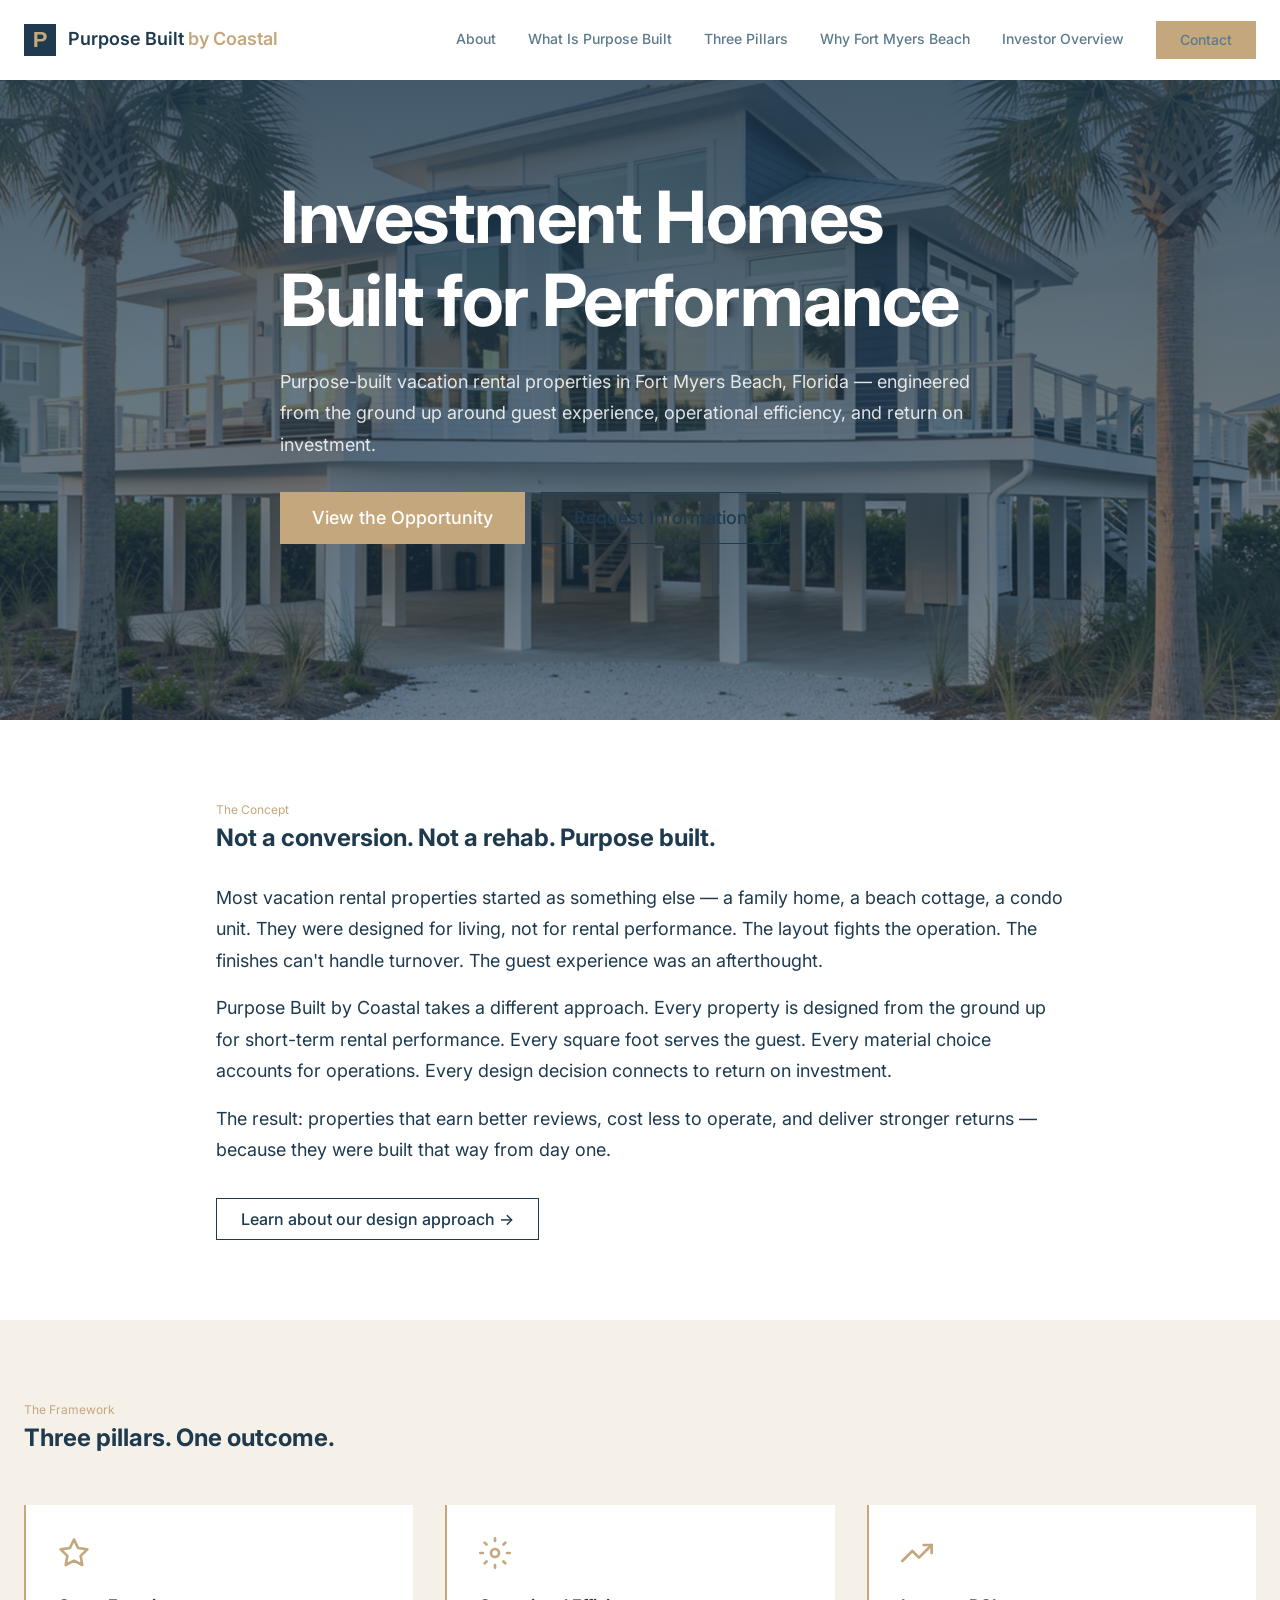
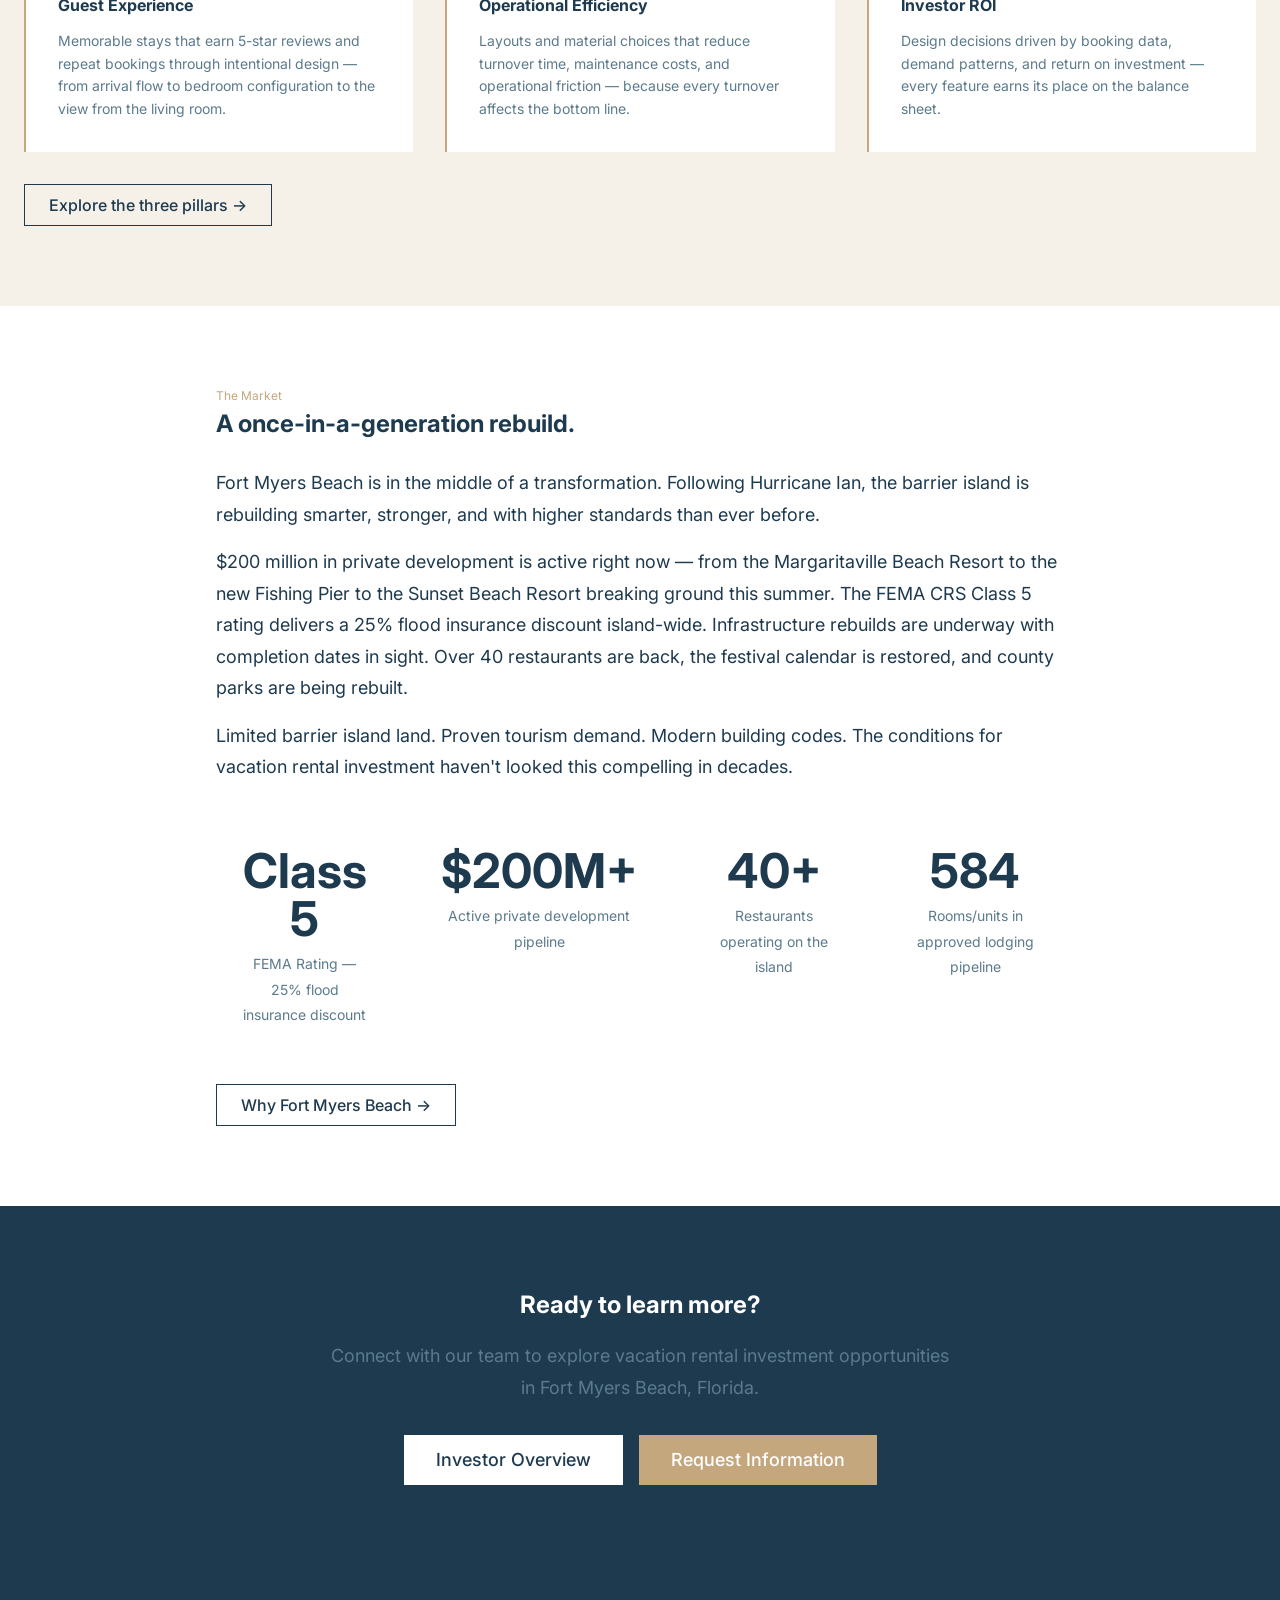
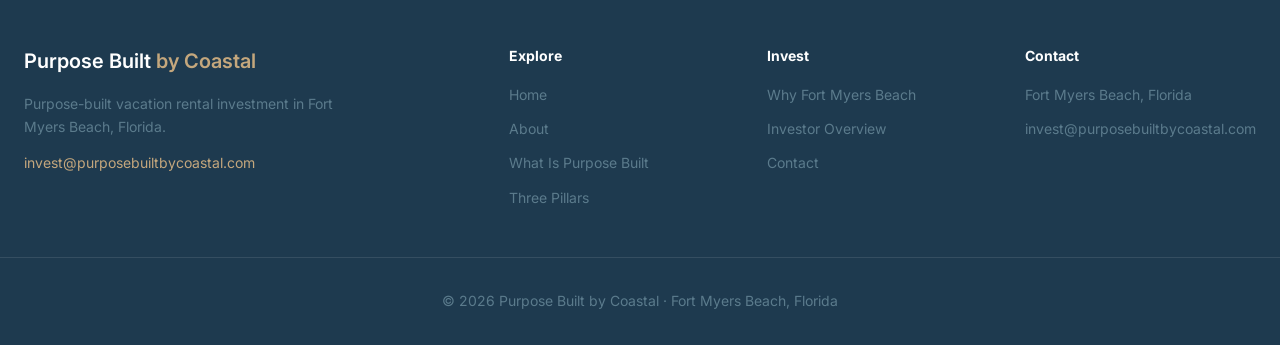
==== index.html @ a8b03112 "Phase 6: Frontend Build — all 7 pages, components.css, sitemap.xml, robots.txt" ====
<!DOCTYPE html>
<html lang="en">
<head>
  <meta charset="UTF-8">
  <meta name="viewport" content="width=device-width, initial-scale=1.0">
  <title>Purpose Built by Coastal | Vacation Rental Investment Homes</title>
  <meta name="description" content="Performance-engineered vacation rental investment homes in Fort Myers Beach, Florida. Designed from the ground up for guest experience, operational efficiency, and ROI.">
  <link rel="canonical" href="https://purposebuiltbycoastal.com/">
  <link rel="icon" type="image/svg+xml" href="/assets/icons/favicon.svg">
  <link rel="preconnect" href="https://fonts.googleapis.com">
  <link rel="preconnect" href="https://fonts.gstatic.com" crossorigin>
  <link href="https://fonts.googleapis.com/css2?family=Inter:wght@300;400;500;600;700&display=swap" rel="stylesheet">
  <link rel="stylesheet" href="/tokens.css">
  <link rel="stylesheet" href="/components.css">
  <meta property="og:title" content="Purpose Built by Coastal | Vacation Rental Investment Homes">
  <meta property="og:description" content="Performance-engineered vacation rental investment homes in Fort Myers Beach, Florida.">
  <meta property="og:image" content="https://purposebuiltbycoastal.com/assets/og/home-og.png">
  <meta property="og:url" content="https://purposebuiltbycoastal.com/">
  <meta property="og:type" content="website">
  <script type="application/ld+json">
  {
    "@context": "https://schema.org",
    "@type": "Organization",
    "name": "Purpose Built by Coastal",
    "url": "https://purposebuiltbycoastal.com",
    "email": "invest@purposebuiltbycoastal.com",
    "address": { "@type": "PostalAddress", "addressLocality": "Fort Myers Beach", "addressRegion": "FL" }
  }
  </script>
</head>
<body>

<!-- Nav -->
<nav class="nav" id="nav">
  <div class="container nav-inner">
    <a href="/" class="nav-logo">
      <img src="/assets/icons/favicon.svg" alt="" width="32" height="32">
      <span>Purpose Built <span class="text-accent">by Coastal</span></span>
    </a>
    <button class="nav-toggle" id="navToggle" aria-label="Toggle menu">
      <span></span><span></span><span></span>
    </button>
    <div class="nav-links" id="navLinks">
      <a href="/about">About</a>
      <a href="/what-is-purpose-built">What Is Purpose Built</a>
      <a href="/three-pillars">Three Pillars</a>
      <a href="/why-fort-myers-beach">Why Fort Myers Beach</a>
      <a href="/investor-overview">Investor Overview</a>
      <a href="/contact" class="btn btn-primary">Contact</a>
    </div>
  </div>
</nav>

<!-- Hero -->
<section class="hero">
  <picture>
    <source srcset="/assets/hero/home-exterior.webp" type="image/webp">
    <img src="/assets/hero/home-exterior.png" alt="New-construction vacation rental home in Fort Myers Beach, Florida — elevated coastal design with Gulf views" class="hero-bg" width="1600" height="900" loading="eager">
  </picture>
  <div class="hero-overlay"></div>
  <div class="container hero-content">
    <h1 class="animate-fade-in-up">Investment Homes Built for Performance</h1>
    <p class="body-lg animate-fade-in-up" style="animation-delay: 0.2s">Purpose-built vacation rental properties in Fort Myers Beach, Florida — engineered from the ground up around guest experience, operational efficiency, and return on investment.</p>
    <div class="hero-ctas animate-fade-in-up" style="animation-delay: 0.4s">
      <a href="/investor-overview" class="btn btn-primary btn-lg">View the Opportunity</a>
      <a href="/contact" class="btn btn-secondary btn-lg">Request Information</a>
    </div>
  </div>
</section>

<!-- Concept -->
<section class="section bg-white">
  <div class="container reveal" style="max-width: 56rem">
    <p class="caption text-accent">The Concept</p>
    <h2>Not a conversion. Not a rehab. Purpose built.</h2>
    <div class="body-lg space-y-4" style="margin-top: var(--space-6)">
      <p>Most vacation rental properties started as something else — a family home, a beach cottage, a condo unit. They were designed for living, not for rental performance. The layout fights the operation. The finishes can't handle turnover. The guest experience was an afterthought.</p>
      <p>Purpose Built by Coastal takes a different approach. Every property is designed from the ground up for short-term rental performance. Every square foot serves the guest. Every material choice accounts for operations. Every design decision connects to return on investment.</p>
      <p>The result: properties that earn better reviews, cost less to operate, and deliver stronger returns — because they were built that way from day one.</p>
    </div>
    <a href="/what-is-purpose-built" class="btn btn-secondary" style="margin-top: var(--space-8)">Learn about our design approach →</a>
  </div>
</section>

<!-- Framework -->
<section class="section bg-sand">
  <div class="container reveal">
    <p class="caption text-accent">The Framework</p>
    <h2>Three pillars. One outcome.</h2>
    <div class="grid-3" style="margin-top: var(--space-12)">
      <div class="feature-card">
        <div class="feature-icon gold-icon">
          <svg width="32" height="32" viewBox="0 0 24 24" fill="none" stroke="var(--gold)" stroke-width="2" stroke-linecap="round" stroke-linejoin="round"><polygon points="12 2 15.09 8.26 22 9.27 17 14.14 18.18 21.02 12 17.77 5.82 21.02 7 14.14 2 9.27 8.91 8.26 12 2"/></svg>
        </div>
        <h4>Guest Experience</h4>
        <p class="body-sm text-muted">Memorable stays that earn 5-star reviews and repeat bookings through intentional design — from arrival flow to bedroom configuration to the view from the living room.</p>
      </div>
      <div class="feature-card">
        <div class="feature-icon gold-icon">
          <svg width="32" height="32" viewBox="0 0 24 24" fill="none" stroke="var(--gold)" stroke-width="2" stroke-linecap="round" stroke-linejoin="round"><circle cx="12" cy="12" r="3"/><path d="M12 1v2M12 21v2M4.22 4.22l1.42 1.42M18.36 18.36l1.42 1.42M1 12h2M21 12h2M4.22 19.78l1.42-1.42M18.36 5.64l1.42-1.42"/></svg>
        </div>
        <h4>Operational Efficiency</h4>
        <p class="body-sm text-muted">Layouts and material choices that reduce turnover time, maintenance costs, and operational friction — because every turnover affects the bottom line.</p>
      </div>
      <div class="feature-card">
        <div class="feature-icon gold-icon">
          <svg width="32" height="32" viewBox="0 0 24 24" fill="none" stroke="var(--gold)" stroke-width="2" stroke-linecap="round" stroke-linejoin="round"><polyline points="23 6 13.5 15.5 8.5 10.5 1 18"/><polyline points="17 6 23 6 23 12"/></svg>
        </div>
        <h4>Investor ROI</h4>
        <p class="body-sm text-muted">Design decisions driven by booking data, demand patterns, and return on investment — every feature earns its place on the balance sheet.</p>
      </div>
    </div>
    <a href="/three-pillars" class="btn btn-secondary" style="margin-top: var(--space-8)">Explore the three pillars →</a>
  </div>
</section>

<!-- Market -->
<section class="section bg-white">
  <div class="container reveal" style="max-width: 56rem">
    <p class="caption text-accent">The Market</p>
    <h2>A once-in-a-generation rebuild.</h2>
    <div class="body-lg space-y-4" style="margin-top: var(--space-6)">
      <p>Fort Myers Beach is in the middle of a transformation. Following Hurricane Ian, the barrier island is rebuilding smarter, stronger, and with higher standards than ever before.</p>
      <p>$200 million in private development is active right now — from the Margaritaville Beach Resort to the new Fishing Pier to the Sunset Beach Resort breaking ground this summer. The FEMA CRS Class 5 rating delivers a 25% flood insurance discount island-wide. Infrastructure rebuilds are underway with completion dates in sight. Over 40 restaurants are back, the festival calendar is restored, and county parks are being rebuilt.</p>
      <p>Limited barrier island land. Proven tourism demand. Modern building codes. The conditions for vacation rental investment haven't looked this compelling in decades.</p>
    </div>
    <div class="grid-4" style="margin-top: var(--space-10)">
      <div class="stat-card"><span class="stat-number">Class 5</span><span class="stat-label">FEMA Rating — 25% flood insurance discount</span></div>
      <div class="stat-card"><span class="stat-number">$200M+</span><span class="stat-label">Active private development pipeline</span></div>
      <div class="stat-card"><span class="stat-number">40+</span><span class="stat-label">Restaurants operating on the island</span></div>
      <div class="stat-card"><span class="stat-number">584</span><span class="stat-label">Rooms/units in approved lodging pipeline</span></div>
    </div>
    <a href="/why-fort-myers-beach" class="btn btn-secondary" style="margin-top: var(--space-8)">Why Fort Myers Beach →</a>
  </div>
</section>

<!-- CTA -->
<section class="section bg-navy text-center">
  <div class="container reveal" style="max-width: 42rem">
    <h2 class="text-light">Ready to learn more?</h2>
    <p class="body-lg" style="color: var(--slate); margin-top: var(--space-4)">Connect with our team to explore vacation rental investment opportunities in Fort Myers Beach, Florida.</p>
    <div class="cta-group" style="margin-top: var(--space-8)">
      <a href="/investor-overview" class="btn btn-light btn-lg">Investor Overview</a>
      <a href="/contact" class="btn btn-primary btn-lg">Request Information</a>
    </div>
  </div>
</section>

<!-- Footer -->
<footer class="footer">
  <div class="container footer-grid">
    <div class="footer-brand">
      <span class="footer-logo">Purpose Built <span class="text-accent">by Coastal</span></span>
      <p class="body-sm text-muted">Purpose-built vacation rental investment in Fort Myers Beach, Florida.</p>
      <a href="mailto:invest@purposebuiltbycoastal.com" class="body-sm text-accent">invest@purposebuiltbycoastal.com</a>
    </div>
    <div class="footer-col">
      <h5 class="text-light">Explore</h5>
      <a href="/">Home</a>
      <a href="/about">About</a>
      <a href="/what-is-purpose-built">What Is Purpose Built</a>
      <a href="/three-pillars">Three Pillars</a>
    </div>
    <div class="footer-col">
      <h5 class="text-light">Invest</h5>
      <a href="/why-fort-myers-beach">Why Fort Myers Beach</a>
      <a href="/investor-overview">Investor Overview</a>
      <a href="/contact">Contact</a>
    </div>
    <div class="footer-col">
      <h5 class="text-light">Contact</h5>
      <p class="body-sm text-muted">Fort Myers Beach, Florida</p>
      <a href="mailto:invest@purposebuiltbycoastal.com" class="body-sm">invest@purposebuiltbycoastal.com</a>
    </div>
  </div>
  <div class="container footer-bottom">
    <p class="body-sm text-muted">© 2026 Purpose Built by Coastal · Fort Myers Beach, Florida</p>
  </div>
</footer>

<script>
// Mobile nav toggle
document.getElementById('navToggle').addEventListener('click', function() {
  this.classList.toggle('active');
  document.getElementById('navLinks').classList.toggle('active');
});

// Scroll reveal
const reveals = document.querySelectorAll('.reveal');
const observer = new IntersectionObserver((entries) => {
  entries.forEach(entry => {
    if (entry.isIntersecting) entry.target.classList.add('visible');
  });
}, { threshold: 0.15 });
reveals.forEach(el => observer.observe(el));

// Nav scroll effect
window.addEventListener('scroll', () => {
  document.getElementById('nav').classList.toggle('scrolled', window.scrollY > 50);
});
</script>
</body>
</html>
---- tokens.css ----
:root {
  /* ── Brand Colors ── */
  --navy: #1e3a4f;
  --slate: #5b7b8c;
  --gold: #c4a77d;
  --sand: #f5f0e8;
  --white: #ffffff;

  /* ── Semantic Tokens ── */
  --color-bg: var(--white);
  --color-bg-alt: var(--sand);
  --color-bg-dark: var(--navy);
  --color-text: var(--navy);
  --color-text-light: var(--white);
  --color-text-muted: var(--slate);
  --color-accent: var(--gold);
  --color-accent-hover: #b3966e;
  --color-border: #e5e0d8;
  --color-border-light: #f0ebe4;

  /* ── Typography ── */
  --font-sans: 'Inter', system-ui, -apple-system, sans-serif;
  --font-mono: ui-monospace, SFMono-Regular, Menlo, Monaco, Consolas, monospace;

  /* Type Scale (major third) */
  --text-xs: 0.75rem;     /* 12px */
  --text-sm: 0.875rem;    /* 14px */
  --text-base: 1rem;      /* 16px */
  --text-lg: 1.125rem;    /* 18px */
  --text-xl: 1.25rem;     /* 20px */
  --text-2xl: 1.5rem;     /* 24px */
  --text-3xl: 1.875rem;   /* 30px */
  --text-4xl: 2.25rem;    /* 36px */
  --text-5xl: 3rem;       /* 48px */
  --text-6xl: 3.75rem;    /* 60px */
  --text-7xl: 4.5rem;     /* 72px */

  /* Line Heights */
  --leading-tight: 1.15;
  --leading-snug: 1.35;
  --leading-normal: 1.6;
  --leading-relaxed: 1.75;

  /* Font Weights */
  --font-light: 300;
  --font-normal: 400;
  --font-medium: 500;
  --font-semibold: 600;
  --font-bold: 700;

  /* Letter Spacing */
  --tracking-tight: -0.02em;
  --tracking-normal: 0;
  --tracking-wide: 0.03em;

  /* ── Spacing Scale (4px base) ── */
  --space-0: 0;
  --space-1: 0.25rem;    /* 4px */
  --space-2: 0.5rem;     /* 8px */
  --space-3: 0.75rem;    /* 12px */
  --space-4: 1rem;       /* 16px */
  --space-5: 1.25rem;    /* 20px */
  --space-6: 1.5rem;     /* 24px */
  --space-8: 2rem;       /* 32px */
  --space-10: 2.5rem;    /* 40px */
  --space-12: 3rem;      /* 48px */
  --space-16: 4rem;      /* 64px */
  --space-20: 5rem;      /* 80px */
  --space-24: 6rem;      /* 96px */

  /* Section padding */
  --section-y: var(--space-20);
  --section-y-lg: var(--space-24);

  /* ── Border Radius ── */
  --radius-none: 0;
  --radius-sm: 0;
  --radius-md: 0;
  --radius-lg: 0;
  --radius-full: 9999px;

  /* ── Shadows ── */
  --shadow-sm: 0 1px 2px rgba(30, 58, 79, 0.05);
  --shadow-md: 0 4px 6px rgba(30, 58, 79, 0.07);
  --shadow-lg: 0 10px 30px rgba(30, 58, 79, 0.1);

  /* ── Layout ── */
  --container-max: 80rem;       /* 1280px */
  --container-padding: var(--space-6);
  --nav-height: 5rem;           /* 80px */

  /* ── Animations ── */
  --ease-out: cubic-bezier(0.16, 1, 0.3, 1);
  --ease-in-out: cubic-bezier(0.4, 0, 0.2, 1);
  --duration-fast: 150ms;
  --duration-normal: 300ms;
  --duration-slow: 500ms;
  --duration-reveal: 700ms;

  /* ── Breakpoints (for reference — use in media queries) ── */
  /* sm: 640px | md: 768px | lg: 1024px | xl: 1280px | 2xl: 1536px */
}

/* ── Global Resets ── */
*,
*::before,
*::after {
  box-sizing: border-box;
  margin: 0;
  padding: 0;
}

html {
  scroll-behavior: smooth;
  -webkit-font-smoothing: antialiased;
  -moz-osx-font-smoothing: grayscale;
}

body {
  font-family: var(--font-sans);
  font-size: var(--text-base);
  line-height: var(--leading-normal);
  color: var(--color-text);
  background-color: var(--color-bg);
}

img {
  display: block;
  max-width: 100%;
  height: auto;
}

a {
  color: inherit;
  text-decoration: none;
}

/* ── Typography Utility Classes ── */
.h1 { font-size: var(--text-5xl); font-weight: var(--font-bold); line-height: var(--leading-tight); letter-spacing: var(--tracking-tight); }
.h2 { font-size: var(--text-4xl); font-weight: var(--font-bold); line-height: var(--leading-tight); }
.h3 { font-size: var(--text-3xl); font-weight: var(--font-semibold); line-height: var(--leading-snug); }
.h4 { font-size: var(--text-2xl); font-weight: var(--font-semibold); line-height: var(--leading-snug); }
.h5 { font-size: var(--text-xl); font-weight: var(--font-medium); line-height: var(--leading-normal); }

.body-lg { font-size: var(--text-lg); line-height: var(--leading-relaxed); }
.body-base { font-size: var(--text-base); line-height: var(--leading-relaxed); }
.body-sm { font-size: var(--text-sm); line-height: var(--leading-normal); }
.caption { font-size: var(--text-xs); line-height: var(--leading-normal); color: var(--color-text-muted); }

.text-accent { color: var(--color-accent); }
.text-muted { color: var(--color-text-muted); }
.text-light { color: var(--color-text-light); }

.font-light { font-weight: var(--font-light); }
.font-normal { font-weight: var(--font-normal); }
.font-medium { font-weight: var(--font-medium); }
.font-semibold { font-weight: var(--font-semibold); }
.font-bold { font-weight: var(--font-bold); }

/* ── Container ── */
.container {
  width: 100%;
  max-width: var(--container-max);
  margin-left: auto;
  margin-right: auto;
  padding-left: var(--container-padding);
  padding-right: var(--container-padding);
}

/* ── Section Spacing ── */
.section {
  padding-top: var(--section-y);
  padding-bottom: var(--section-y);
}

.section-lg {
  padding-top: var(--section-y-lg);
  padding-bottom: var(--section-y-lg);
}

/* ── Background Utilities ── */
.bg-navy { background-color: var(--navy); color: var(--color-text-light); }
.bg-sand { background-color: var(--sand); }
.bg-white { background-color: var(--white); }
.bg-gold { background-color: var(--gold); color: var(--color-text-light); }

/* ── Button Base ── */
.btn {
  display: inline-flex;
  align-items: center;
  justify-content: center;
  gap: var(--space-2);
  padding: var(--space-3) var(--space-6);
  font-family: var(--font-sans);
  font-size: var(--text-base);
  font-weight: var(--font-medium);
  line-height: 1;
  border: none;
  cursor: pointer;
  transition: all var(--duration-fast) var(--ease-out);
  text-decoration: none;
}

.btn-primary {
  background-color: var(--gold);
  color: var(--white);
}
.btn-primary:hover {
  background-color: var(--color-accent-hover);
}

.btn-secondary {
  background-color: transparent;
  color: var(--navy);
  border: 1.5px solid var(--navy);
}
.btn-secondary:hover {
  background-color: var(--navy);
  color: var(--white);
}

.btn-light {
  background-color: var(--white);
  color: var(--navy);
}
.btn-light:hover {
  background-color: var(--sand);
}

.btn-lg {
  padding: var(--space-4) var(--space-8);
  font-size: var(--text-lg);
}

/* ── Animations ── */
@keyframes fadeInUp {
  from {
    opacity: 0;
    transform: translateY(24px);
  }
  to {
    opacity: 1;
    transform: translateY(0);
  }
}

@keyframes fadeIn {
  from { opacity: 0; }
  to { opacity: 1; }
}

.animate-fade-in-up {
  animation: fadeInUp var(--duration-reveal) var(--ease-out) forwards;
}

.animate-fade-in {
  animation: fadeIn var(--duration-slow) var(--ease-out) forwards;
}

/* Scroll-triggered reveal */
.reveal {
  opacity: 0;
  transform: translateY(24px);
  transition: opacity var(--duration-reveal) var(--ease-out),
              transform var(--duration-reveal) var(--ease-out);
}

.reveal.visible {
  opacity: 1;
  transform: translateY(0);
}

/* ── Focus States ── */
:focus-visible {
  outline: 2px solid var(--gold);
  outline-offset: 2px;
}

/* ── Selection ── */
::selection {
  background-color: var(--navy);
  color: var(--white);
}
---- components.css ----
/* ══════════════════════════════════════════
   COMPONENT STYLES — Purpose Built by Coastal
   ══════════════════════════════════════════ */

/* ── Navigation ── */
.nav {
  position: fixed; top: 0; left: 0; right: 0; z-index: 100;
  height: var(--nav-height); background: var(--white);
  border-bottom: 1px solid transparent;
  transition: all var(--duration-normal) var(--ease-out);
}
.nav.scrolled { border-bottom-color: var(--color-border); box-shadow: var(--shadow-sm); }
.nav-inner { display: flex; align-items: center; justify-content: space-between; height: 100%; }
.nav-logo { display: flex; align-items: center; gap: var(--space-3); font-weight: var(--font-semibold); font-size: var(--text-lg); color: var(--navy); text-decoration: none; }
.nav-logo img { width: 32px; height: 32px; }
.nav-links { display: flex; align-items: center; gap: var(--space-8); }
.nav-links a { font-size: var(--text-sm); font-weight: var(--font-medium); color: var(--slate); text-decoration: none; transition: color var(--duration-fast); }
.nav-links a:hover { color: var(--navy); }
.nav-toggle { display: none; flex-direction: column; gap: 5px; background: none; border: none; cursor: pointer; padding: var(--space-2); }
.nav-toggle span { display: block; width: 24px; height: 2px; background: var(--navy); transition: all var(--duration-fast); }
.nav-toggle.active span:nth-child(1) { transform: rotate(45deg) translate(5px,5px); }
.nav-toggle.active span:nth-child(2) { opacity: 0; }
.nav-toggle.active span:nth-child(3) { transform: rotate(-45deg) translate(5px,-5px); }

/* ── Hero ── */
.hero { position: relative; min-height: 80vh; display: flex; align-items: center; overflow: hidden; }
.hero-bg { position: absolute; inset: 0; width: 100%; height: 100%; object-fit: cover; z-index: 0; }
.hero-overlay { position: absolute; inset: 0; background: linear-gradient(to bottom, rgba(30,58,79,0.85), rgba(30,58,79,0.55)); z-index: 1; }
.hero-content { position: relative; z-index: 2; max-width: 48rem; color: var(--white); }
.hero-content h1 { font-size: var(--text-7xl); font-weight: var(--font-bold); line-height: var(--leading-tight); letter-spacing: var(--tracking-tight); margin-bottom: var(--space-6); }
.hero-content .body-lg { color: rgba(255,255,255,0.85); margin-bottom: var(--space-8); }
.hero-ctas { display: flex; gap: var(--space-4); flex-wrap: wrap; }

/* ── Page Header (inner pages) ── */
.page-header { padding-top: calc(var(--nav-height) + var(--space-16)); padding-bottom: var(--space-16); background: var(--navy); color: var(--white); text-align: center; }
.page-header h1 { font-size: var(--text-5xl); font-weight: var(--font-bold); }
.page-header .body-lg { color: rgba(255,255,255,0.8); margin-top: var(--space-4); max-width: 36rem; margin-left: auto; margin-right: auto; }

/* ── Feature Cards ── */
.grid-2 { display: grid; grid-template-columns: repeat(2, 1fr); gap: var(--space-8); }
.grid-3 { display: grid; grid-template-columns: repeat(3, 1fr); gap: var(--space-8); }
.grid-4 { display: grid; grid-template-columns: repeat(4, 1fr); gap: var(--space-6); }
.feature-card { padding: var(--space-8); background: var(--white); border-left: 2px solid var(--gold); }
.feature-icon { margin-bottom: var(--space-4); }
.feature-card h4 { margin-bottom: var(--space-3); }

/* ── Stat Cards ── */
.stat-card { text-align: center; padding: var(--space-6); }
.stat-number { display: block; font-size: var(--text-5xl); font-weight: var(--font-bold); color: var(--navy); line-height: 1; margin-bottom: var(--space-2); }
.stat-label { font-size: var(--text-sm); color: var(--slate); }

/* ── CTA Group ── */
.cta-group { display: flex; gap: var(--space-4); justify-content: center; flex-wrap: wrap; }

/* ── Footer ── */
.footer { background: var(--navy); color: var(--white); padding: var(--section-y) 0 var(--space-8); }
.footer-grid { display: grid; grid-template-columns: 2fr 1fr 1fr 1fr; gap: var(--space-8); padding-bottom: var(--space-12); border-bottom: 1px solid rgba(255,255,255,0.1); margin-bottom: var(--space-8); }
.footer-brand { max-width: 20rem; }
.footer-logo { font-size: var(--text-xl); font-weight: var(--font-semibold); display: block; margin-bottom: var(--space-4); }
.footer-brand .body-sm { margin-bottom: var(--space-3); }
.footer-col { display: flex; flex-direction: column; gap: var(--space-3); }
.footer-col h5 { margin-bottom: var(--space-1); font-size: var(--text-sm); }
.footer-col a { color: var(--slate); font-size: var(--text-sm); text-decoration: none; transition: color var(--duration-fast); }
.footer-col a:hover { color: var(--gold); }
.footer-bottom { text-align: center; }

/* ── Content ── */
.content-section { max-width: 48rem; margin: 0 auto; }
.content-section h2 { margin-bottom: var(--space-6); }
.content-section h3 { margin-top: var(--space-10); margin-bottom: var(--space-4); }
.content-section p { margin-bottom: var(--space-4); }
.content-section ul { margin-bottom: var(--space-6); padding-left: var(--space-6); }
.content-section li { margin-bottom: var(--space-2); }

/* ── FAQ ── */
.faq-list { max-width: 42rem; margin: var(--space-12) auto 0; }
.faq-item { border-bottom: 1px solid var(--color-border); padding: var(--space-5) 0; }
.faq-question { width: 100%; background: none; border: none; display: flex; justify-content: space-between; align-items: center; gap: var(--space-4); text-align: left; font-family: var(--font-sans); font-size: var(--text-base); font-weight: var(--font-medium); color: var(--navy); cursor: pointer; padding: 0; }
.faq-question:hover { color: var(--gold); }
.faq-icon { flex-shrink: 0; font-size: var(--text-xl); color: var(--gold); transition: transform var(--duration-fast); }
.faq-answer { max-height: 0; overflow: hidden; transition: max-height var(--duration-normal) var(--ease-out); color: var(--slate); font-size: var(--text-sm); line-height: var(--leading-relaxed); padding-right: var(--space-8); }
.faq-item.open .faq-answer { max-height: 20rem; padding-top: var(--space-3); }
.faq-item.open .faq-icon { transform: rotate(45deg); }

/* ── Form ── */
.form { max-width: 36rem; margin: 0 auto; }
.form-group { margin-bottom: var(--space-5); }
.form-label { display: block; font-size: var(--text-sm); font-weight: var(--font-medium); color: var(--navy); margin-bottom: var(--space-2); }
.form-input, .form-select, .form-textarea { width: 100%; padding: var(--space-3) var(--space-4); font-family: var(--font-sans); font-size: var(--text-base); color: var(--navy); background: var(--white); border: 1.5px solid rgba(30,58,79,0.2); transition: border-color var(--duration-fast); }
.form-input:focus, .form-select:focus, .form-textarea:focus { outline: none; border-color: var(--gold); box-shadow: 0 0 0 2px rgba(196,167,125,0.2); }
.form-textarea { min-height: 8rem; resize: vertical; }

/* ── Process Steps ── */
.process-steps { display: grid; grid-template-columns: repeat(5, 1fr); gap: var(--space-4); margin-top: var(--space-10); }
.process-step { text-align: center; }
.process-step-num { display: flex; align-items: center; justify-content: center; width: 3rem; height: 3rem; border: 2px solid var(--gold); color: var(--gold); font-weight: var(--font-bold); font-size: var(--text-lg); margin: 0 auto var(--space-4); }
.process-step h5 { margin-bottom: var(--space-2); }

/* ── Helpers ── */
.text-center { text-align: center; }
.text-accent { color: var(--gold); }
.text-muted { color: var(--slate); }
.text-light { color: var(--white); }
.space-y-4 > * + * { margin-top: var(--space-4); }

/* ── Responsive ── */
@media (max-width: 1023px) {
  .hero-content h1 { font-size: var(--text-5xl); }
  .footer-grid { grid-template-columns: 1fr 1fr; }
  .grid-4 { grid-template-columns: repeat(2, 1fr); }
  .process-steps { grid-template-columns: 1fr; gap: var(--space-6); }
}
@media (max-width: 767px) {
  .nav-links { display: none; }
  .nav-links.active { display: flex; flex-direction: column; position: absolute; top: var(--nav-height); left: 0; right: 0; background: var(--white); padding: var(--space-6); border-bottom: 1px solid var(--color-border); box-shadow: var(--shadow-md); gap: var(--space-4); }
  .nav-toggle { display: flex; }
  .hero { min-height: 60vh; }
  .hero-content h1 { font-size: var(--text-4xl); }
  .hero-ctas { flex-direction: column; }
  .hero-ctas .btn { width: 100%; text-align: center; }
  .page-header h1 { font-size: var(--text-4xl); }
  .grid-3, .grid-2 { grid-template-columns: 1fr; }
  .grid-4 { grid-template-columns: 1fr 1fr; }
  .footer-grid { grid-template-columns: 1fr; gap: var(--space-6); }
  .section { padding-top: var(--space-12); padding-bottom: var(--space-12); }
  .cta-group { flex-direction: column; }
  .cta-group .btn { width: 100%; }
}
@media (max-width: 639px) {
  .grid-4 { grid-template-columns: 1fr; }
}
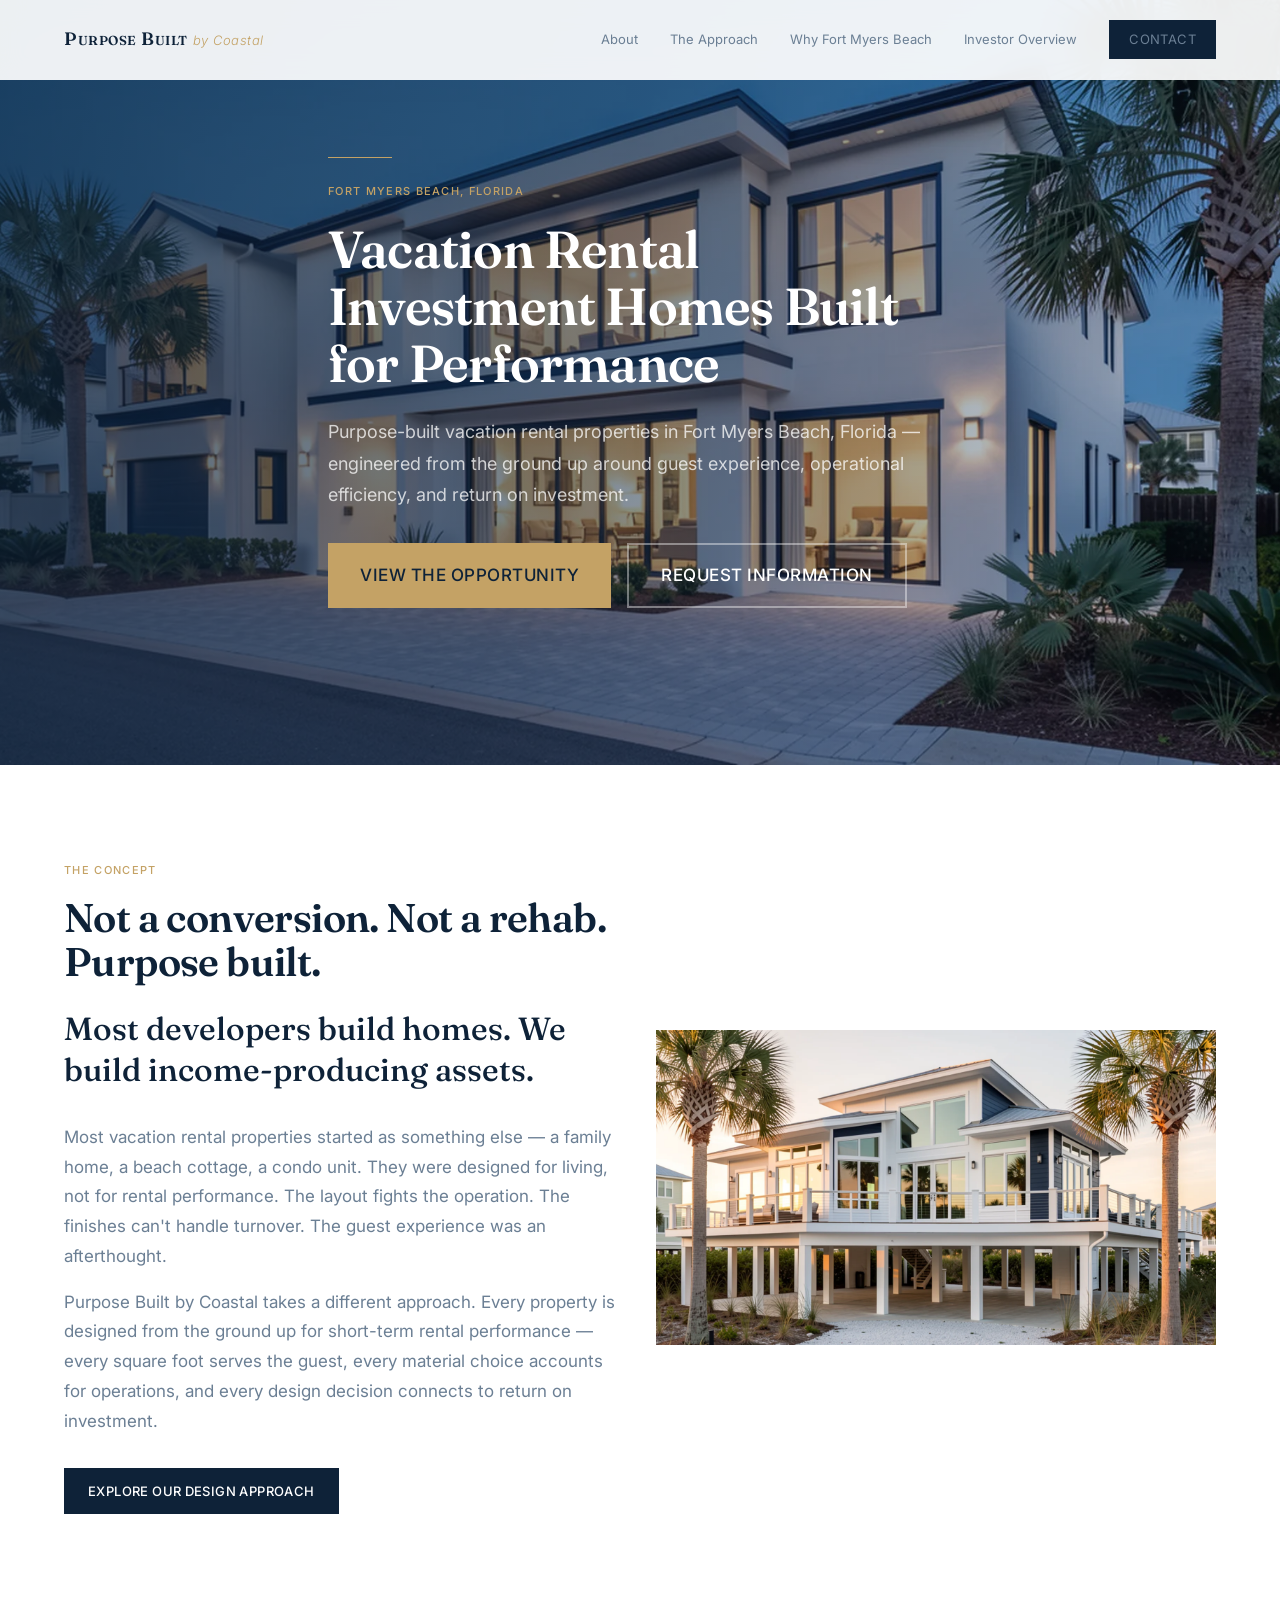
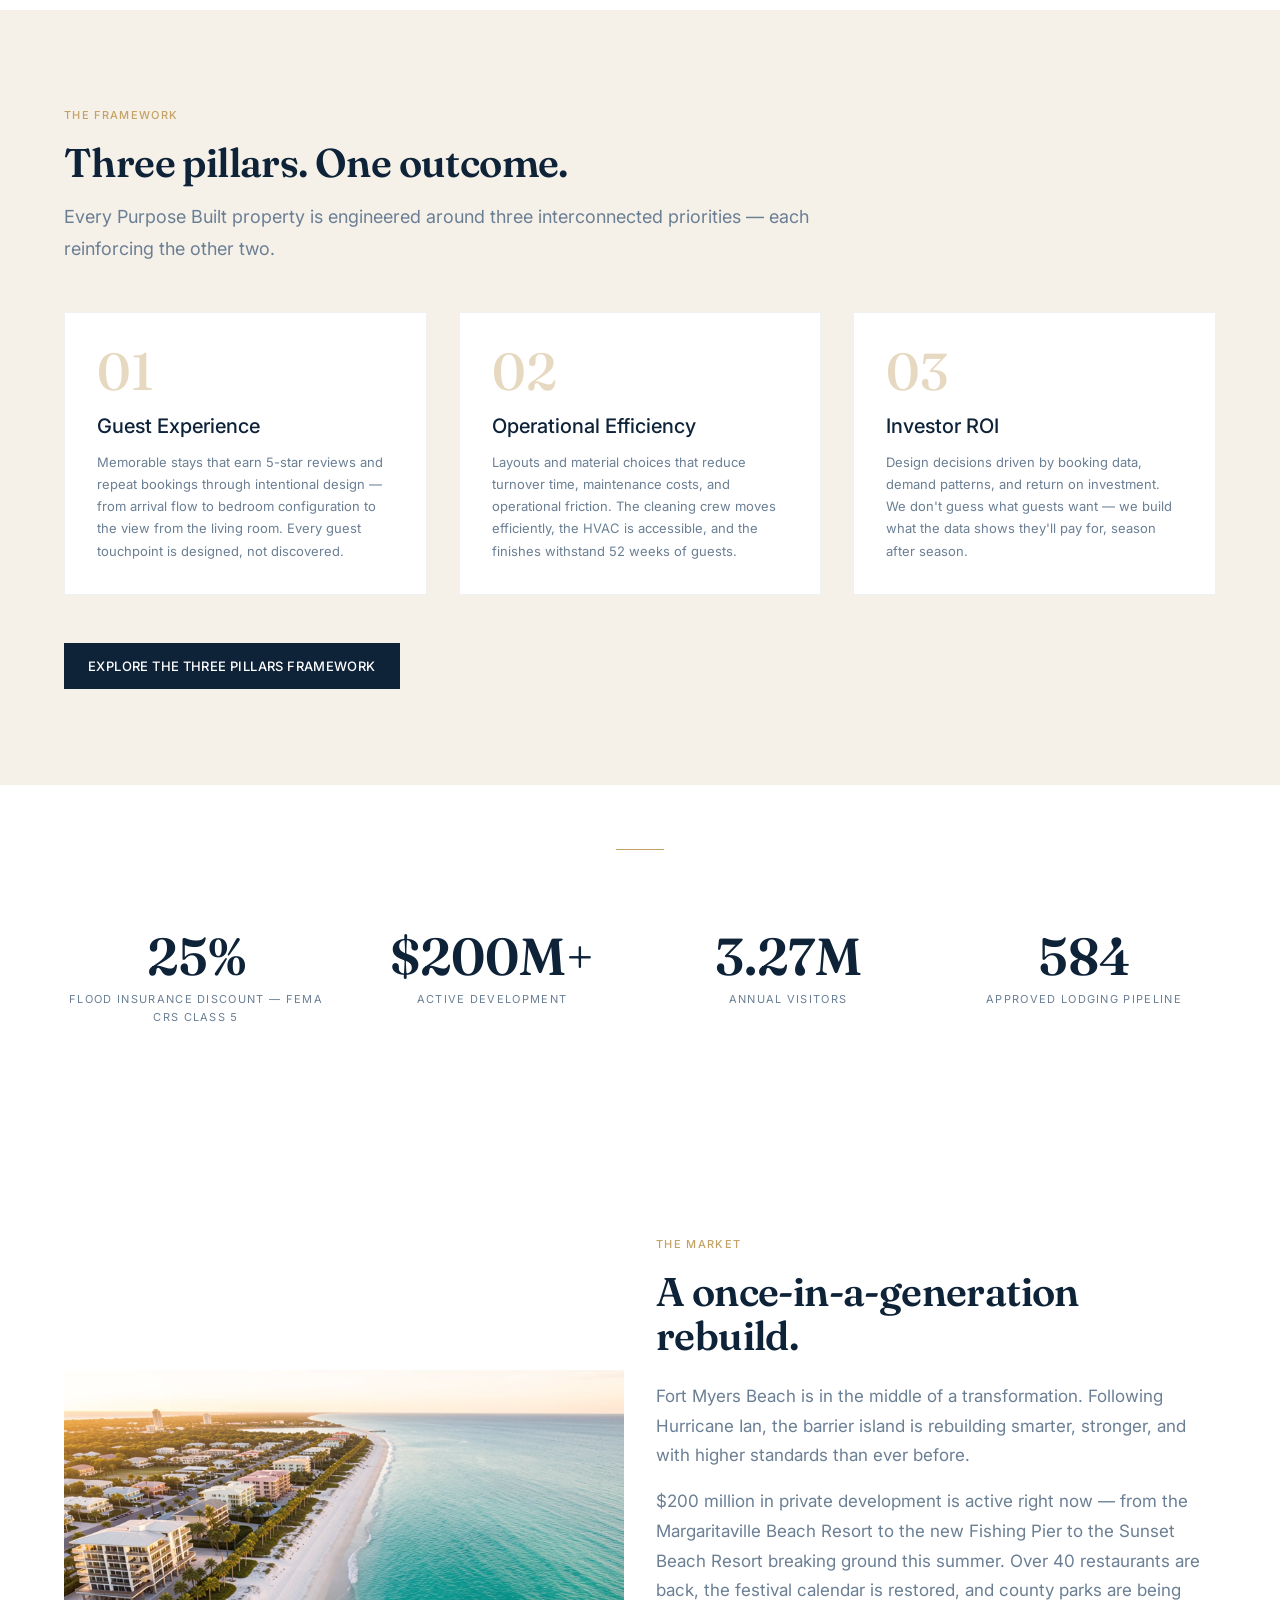
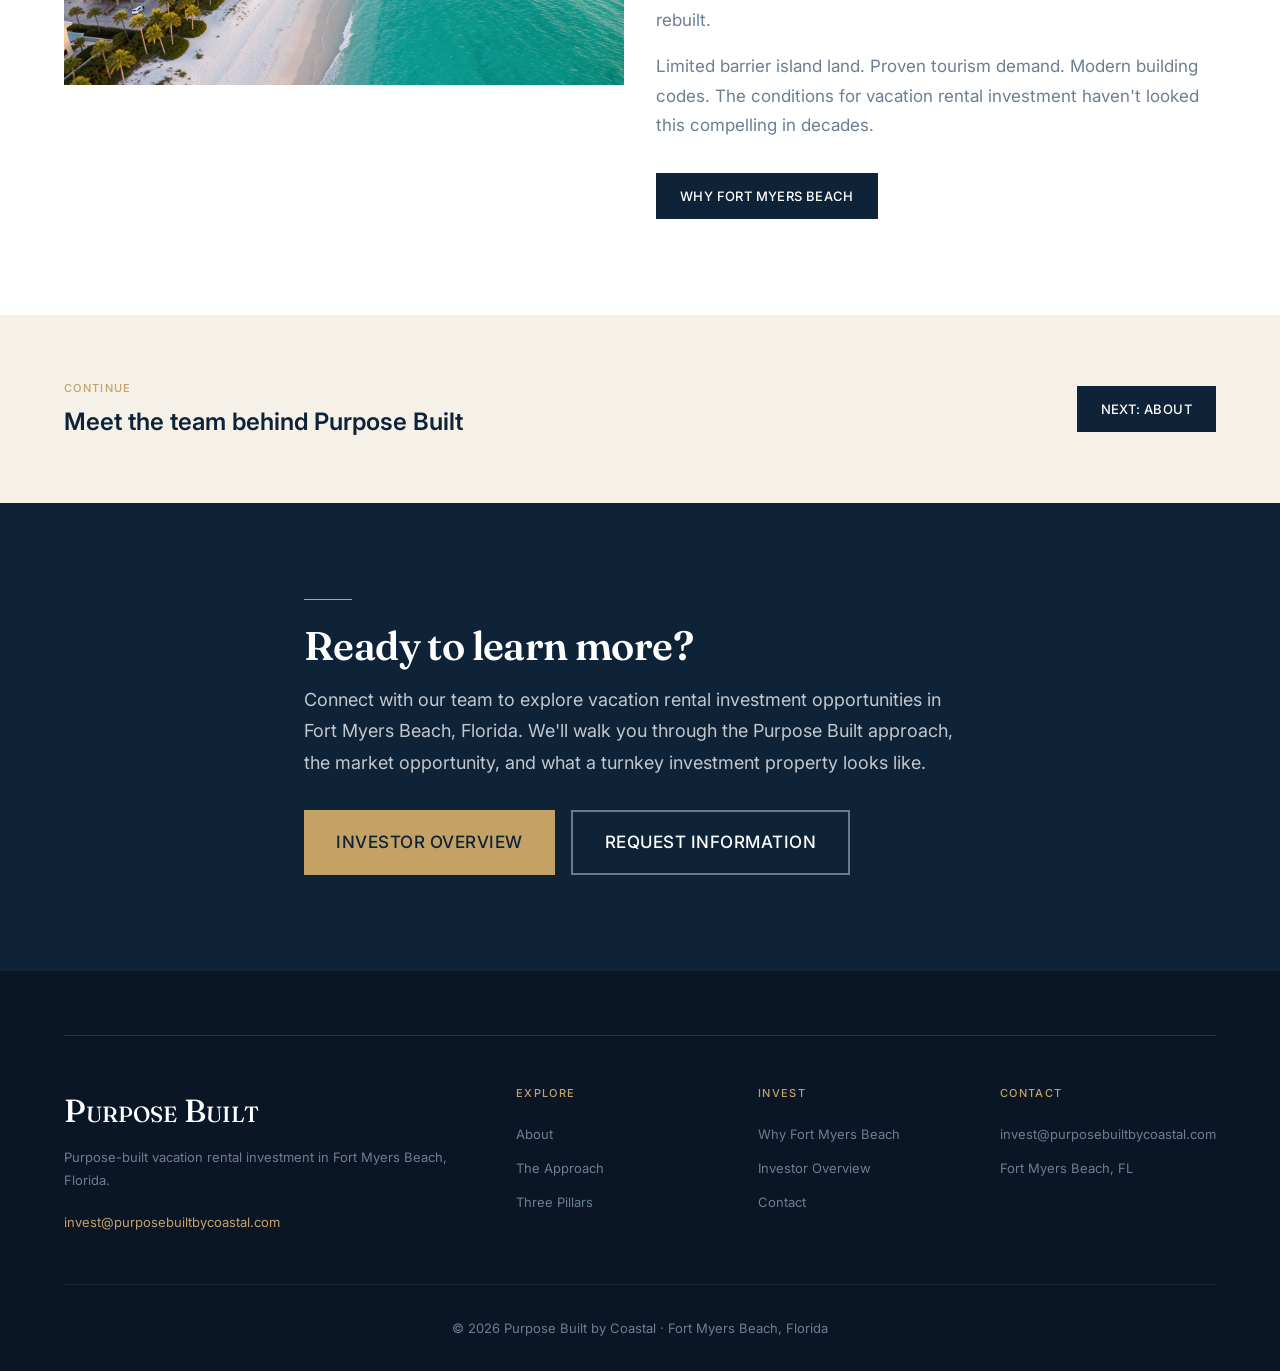
==== commit d8501b72: "v2.0: Claude Code rebuild — Fraunces serif, navy #0E2238, 12-col grid, 5-item nav, pull-quotes, numb" ====
--- a/index.html
+++ b/index.html
@@ -9,22 +9,33 @@
   <link rel="icon" type="image/svg+xml" href="/assets/icons/favicon.svg">
   <link rel="preconnect" href="https://fonts.googleapis.com">
   <link rel="preconnect" href="https://fonts.gstatic.com" crossorigin>
-  <link href="https://fonts.googleapis.com/css2?family=Inter:wght@300;400;500;600;700&display=swap" rel="stylesheet">
+  <link href="https://fonts.googleapis.com/css2?family=Fraunces:opsz,wght@9..144,400;9..144,500;9..144,600&family=Inter:wght@300;400;500;600;700&display=swap" rel="stylesheet">
   <link rel="stylesheet" href="/tokens.css">
-  <link rel="stylesheet" href="/components.css">
   <meta property="og:title" content="Purpose Built by Coastal | Vacation Rental Investment Homes">
   <meta property="og:description" content="Performance-engineered vacation rental investment homes in Fort Myers Beach, Florida.">
   <meta property="og:image" content="https://purposebuiltbycoastal.com/assets/og/home-og.png">
   <meta property="og:url" content="https://purposebuiltbycoastal.com/">
   <meta property="og:type" content="website">
+  <meta name="twitter:card" content="summary_large_image">
   <script type="application/ld+json">
   {
     "@context": "https://schema.org",
-    "@type": "Organization",
-    "name": "Purpose Built by Coastal",
-    "url": "https://purposebuiltbycoastal.com",
-    "email": "invest@purposebuiltbycoastal.com",
-    "address": { "@type": "PostalAddress", "addressLocality": "Fort Myers Beach", "addressRegion": "FL" }
+    "@graph": [
+      {
+        "@type": "Organization",
+        "name": "Purpose Built by Coastal",
+        "url": "https://purposebuiltbycoastal.com",
+        "email": "invest@purposebuiltbycoastal.com",
+        "logo": "https://purposebuiltbycoastal.com/assets/icons/favicon.svg",
+        "description": "Developer of performance-engineered vacation rental investment homes in Fort Myers Beach, Florida.",
+        "address": { "@type": "PostalAddress", "addressLocality": "Fort Myers Beach", "addressRegion": "FL", "addressCountry": "US" }
+      },
+      {
+        "@type": "WebSite",
+        "name": "Purpose Built by Coastal",
+        "url": "https://purposebuiltbycoastal.com"
+      }
+    ]
   }
   </script>
 </head>
@@ -33,20 +44,16 @@
 <!-- Nav -->
 <nav class="nav" id="nav">
   <div class="container nav-inner">
-    <a href="/" class="nav-logo">
-      <img src="/assets/icons/favicon.svg" alt="" width="32" height="32">
-      <span>Purpose Built <span class="text-accent">by Coastal</span></span>
-    </a>
-    <button class="nav-toggle" id="navToggle" aria-label="Toggle menu">
+    <a href="/" class="nav-logo" style="font-variant:small-caps">Purpose Built <span style="font-variant:normal">by Coastal</span></a>
+    <button class="nav-toggle" id="navToggle" aria-label="Toggle menu" aria-expanded="false">
       <span></span><span></span><span></span>
     </button>
     <div class="nav-links" id="navLinks">
-      <a href="/about">About</a>
-      <a href="/what-is-purpose-built">What Is Purpose Built</a>
-      <a href="/three-pillars">Three Pillars</a>
-      <a href="/why-fort-myers-beach">Why Fort Myers Beach</a>
-      <a href="/investor-overview">Investor Overview</a>
-      <a href="/contact" class="btn btn-primary">Contact</a>
+      <a href="/about/">About</a>
+      <a href="/the-approach/">The Approach</a>
+      <a href="/why-fort-myers-beach/">Why Fort Myers Beach</a>
+      <a href="/investor-overview/">Investor Overview</a>
+      <a href="/contact/" class="btn btn-primary">Contact</a>
     </div>
   </div>
 </nav>
@@ -54,150 +61,190 @@
 <!-- Hero -->
 <section class="hero">
   <picture>
-    <source srcset="/assets/hero/home-exterior.webp" type="image/webp">
-    <img src="/assets/hero/home-exterior.png" alt="New-construction vacation rental home in Fort Myers Beach, Florida — elevated coastal design with Gulf views" class="hero-bg" width="1600" height="900" loading="eager">
+    <source srcset="/assets/hero/home-hero-v2.webp" type="image/webp">
+    <img src="/assets/hero/home-hero-v2.png" alt="Luxury modern coastal home at dusk — clean white exterior with navy trim, professional landscaping, warm interior glow" class="hero-bg" width="1600" height="900" loading="eager">
   </picture>
-  <div class="hero-overlay"></div>
+  <div class="hero-scrim"></div>
   <div class="container hero-content">
-    <h1 class="animate-fade-in-up">Investment Homes Built for Performance</h1>
-    <p class="body-lg animate-fade-in-up" style="animation-delay: 0.2s">Purpose-built vacation rental properties in Fort Myers Beach, Florida — engineered from the ground up around guest experience, operational efficiency, and return on investment.</p>
-    <div class="hero-ctas animate-fade-in-up" style="animation-delay: 0.4s">
-      <a href="/investor-overview" class="btn btn-primary btn-lg">View the Opportunity</a>
-      <a href="/contact" class="btn btn-secondary btn-lg">Request Information</a>
+    <div class="hero-rule"></div>
+    <p class="eyebrow" style="margin-bottom:var(--space-5)">Fort Myers Beach, Florida</p>
+    <h1>Vacation Rental Investment Homes Built for Performance</h1>
+    <p class="body-lg">Purpose-built vacation rental properties in Fort Myers Beach, Florida — engineered from the ground up around guest experience, operational efficiency, and return on investment.</p>
+    <div class="hero-ctas">
+      <a href="/investor-overview/" class="btn btn-gold btn-lg">View the Opportunity</a>
+      <a href="/contact/" class="btn btn-outline btn-lg">Request Information</a>
     </div>
   </div>
 </section>
 
 <!-- Concept -->
 <section class="section bg-white">
-  <div class="container reveal" style="max-width: 56rem">
-    <p class="caption text-accent">The Concept</p>
-    <h2>Not a conversion. Not a rehab. Purpose built.</h2>
-    <div class="body-lg space-y-4" style="margin-top: var(--space-6)">
-      <p>Most vacation rental properties started as something else — a family home, a beach cottage, a condo unit. They were designed for living, not for rental performance. The layout fights the operation. The finishes can't handle turnover. The guest experience was an afterthought.</p>
-      <p>Purpose Built by Coastal takes a different approach. Every property is designed from the ground up for short-term rental performance. Every square foot serves the guest. Every material choice accounts for operations. Every design decision connects to return on investment.</p>
-      <p>The result: properties that earn better reviews, cost less to operate, and deliver stronger returns — because they were built that way from day one.</p>
-    </div>
-    <a href="/what-is-purpose-built" class="btn btn-secondary" style="margin-top: var(--space-8)">Learn about our design approach →</a>
-  </div>
-</section>
-
-<!-- Framework -->
-<section class="section bg-sand">
+  <div class="container grid-2 reveal">
+    <div>
+      <p class="eyebrow" style="margin-bottom:var(--space-4)">The Concept</p>
+      <h2 style="margin-bottom:var(--space-6)">Not a conversion. Not a rehab. Purpose built.</h2>
+      <p class="pull-quote" style="margin-bottom:var(--space-8)">Most developers build homes. We build income-producing assets.</p>
+      <div class="body-base text-slate" style="display:flex;flex-direction:column;gap:var(--space-4)">
+        <p>Most vacation rental properties started as something else — a family home, a beach cottage, a condo unit. They were designed for living, not for rental performance. The layout fights the operation. The finishes can't handle turnover. The guest experience was an afterthought.</p>
+        <p>Purpose Built by Coastal takes a different approach. Every property is designed from the ground up for short-term rental performance — every square foot serves the guest, every material choice accounts for operations, and every design decision connects to return on investment.</p>
+      </div>
+      <a href="/the-approach/" class="btn btn-primary" style="margin-top:var(--space-8)">Explore our design approach</a>
+    </div>
+    <div>
+      <picture>
+        <source srcset="/assets/hero/home-exterior.webp" type="image/webp">
+        <img src="/assets/hero/home-exterior.png" alt="New-construction vacation rental home in Fort Myers Beach, Florida — elevated coastal design with Gulf views" width="1024" height="576" loading="lazy">
+      </picture>
+    </div>
+  </div>
+</section>
+
+<!-- Three Pillars -->
+<section class="section bg-cream">
   <div class="container reveal">
-    <p class="caption text-accent">The Framework</p>
-    <h2>Three pillars. One outcome.</h2>
-    <div class="grid-3" style="margin-top: var(--space-12)">
-      <div class="feature-card">
-        <div class="feature-icon gold-icon">
-          <svg width="32" height="32" viewBox="0 0 24 24" fill="none" stroke="var(--gold)" stroke-width="2" stroke-linecap="round" stroke-linejoin="round"><polygon points="12 2 15.09 8.26 22 9.27 17 14.14 18.18 21.02 12 17.77 5.82 21.02 7 14.14 2 9.27 8.91 8.26 12 2"/></svg>
-        </div>
+    <div style="max-width:var(--measure)">
+      <p class="eyebrow" style="margin-bottom:var(--space-4)">The Framework</p>
+      <h2 style="margin-bottom:var(--space-4)">Three pillars. One outcome.</h2>
+      <p class="body-lg text-slate">Every Purpose Built property is engineered around three interconnected priorities — each reinforcing the other two.</p>
+    </div>
+    <div class="grid-3" style="margin-top:var(--space-12)">
+      <div class="card">
+        <div class="card-number">01</div>
         <h4>Guest Experience</h4>
-        <p class="body-sm text-muted">Memorable stays that earn 5-star reviews and repeat bookings through intentional design — from arrival flow to bedroom configuration to the view from the living room.</p>
-      </div>
-      <div class="feature-card">
-        <div class="feature-icon gold-icon">
-          <svg width="32" height="32" viewBox="0 0 24 24" fill="none" stroke="var(--gold)" stroke-width="2" stroke-linecap="round" stroke-linejoin="round"><circle cx="12" cy="12" r="3"/><path d="M12 1v2M12 21v2M4.22 4.22l1.42 1.42M18.36 18.36l1.42 1.42M1 12h2M21 12h2M4.22 19.78l1.42-1.42M18.36 5.64l1.42-1.42"/></svg>
-        </div>
+        <p class="body-sm text-slate">Memorable stays that earn 5-star reviews and repeat bookings through intentional design — from arrival flow to bedroom configuration to the view from the living room. Every guest touchpoint is designed, not discovered.</p>
+      </div>
+      <div class="card">
+        <div class="card-number">02</div>
         <h4>Operational Efficiency</h4>
-        <p class="body-sm text-muted">Layouts and material choices that reduce turnover time, maintenance costs, and operational friction — because every turnover affects the bottom line.</p>
-      </div>
-      <div class="feature-card">
-        <div class="feature-icon gold-icon">
-          <svg width="32" height="32" viewBox="0 0 24 24" fill="none" stroke="var(--gold)" stroke-width="2" stroke-linecap="round" stroke-linejoin="round"><polyline points="23 6 13.5 15.5 8.5 10.5 1 18"/><polyline points="17 6 23 6 23 12"/></svg>
-        </div>
+        <p class="body-sm text-slate">Layouts and material choices that reduce turnover time, maintenance costs, and operational friction. The cleaning crew moves efficiently, the HVAC is accessible, and the finishes withstand 52 weeks of guests.</p>
+      </div>
+      <div class="card">
+        <div class="card-number">03</div>
         <h4>Investor ROI</h4>
-        <p class="body-sm text-muted">Design decisions driven by booking data, demand patterns, and return on investment — every feature earns its place on the balance sheet.</p>
-      </div>
-    </div>
-    <a href="/three-pillars" class="btn btn-secondary" style="margin-top: var(--space-8)">Explore the three pillars →</a>
+        <p class="body-sm text-slate">Design decisions driven by booking data, demand patterns, and return on investment. We don't guess what guests want — we build what the data shows they'll pay for, season after season.</p>
+      </div>
+    </div>
+    <a href="/the-approach/#pillars" class="btn btn-primary" style="margin-top:var(--space-12)">Explore the three pillars framework</a>
+  </div>
+</section>
+
+<!-- Stat Band -->
+<section class="section-sm bg-white">
+  <div class="container reveal">
+    <div class="gold-rule" style="margin:0 auto var(--space-8)"></div>
+    <div class="stat-band">
+      <div class="stat-item">
+        <div class="stat-number">25%</div>
+        <div class="stat-label">Flood insurance discount — FEMA CRS Class 5</div>
+      </div>
+      <div class="stat-item">
+        <div class="stat-number">$200M+</div>
+        <div class="stat-label">Active development</div>
+      </div>
+      <div class="stat-item">
+        <div class="stat-number">3.27M</div>
+        <div class="stat-label">Annual visitors</div>
+      </div>
+      <div class="stat-item">
+        <div class="stat-number">584</div>
+        <div class="stat-label">Approved lodging pipeline</div>
+      </div>
+    </div>
   </div>
 </section>
 
 <!-- Market -->
 <section class="section bg-white">
-  <div class="container reveal" style="max-width: 56rem">
-    <p class="caption text-accent">The Market</p>
-    <h2>A once-in-a-generation rebuild.</h2>
-    <div class="body-lg space-y-4" style="margin-top: var(--space-6)">
-      <p>Fort Myers Beach is in the middle of a transformation. Following Hurricane Ian, the barrier island is rebuilding smarter, stronger, and with higher standards than ever before.</p>
-      <p>$200 million in private development is active right now — from the Margaritaville Beach Resort to the new Fishing Pier to the Sunset Beach Resort breaking ground this summer. The FEMA CRS Class 5 rating delivers a 25% flood insurance discount island-wide. Infrastructure rebuilds are underway with completion dates in sight. Over 40 restaurants are back, the festival calendar is restored, and county parks are being rebuilt.</p>
-      <p>Limited barrier island land. Proven tourism demand. Modern building codes. The conditions for vacation rental investment haven't looked this compelling in decades.</p>
-    </div>
-    <div class="grid-4" style="margin-top: var(--space-10)">
-      <div class="stat-card"><span class="stat-number">Class 5</span><span class="stat-label">FEMA Rating — 25% flood insurance discount</span></div>
-      <div class="stat-card"><span class="stat-number">$200M+</span><span class="stat-label">Active private development pipeline</span></div>
-      <div class="stat-card"><span class="stat-number">40+</span><span class="stat-label">Restaurants operating on the island</span></div>
-      <div class="stat-card"><span class="stat-number">584</span><span class="stat-label">Rooms/units in approved lodging pipeline</span></div>
-    </div>
-    <a href="/why-fort-myers-beach" class="btn btn-secondary" style="margin-top: var(--space-8)">Why Fort Myers Beach →</a>
-  </div>
-</section>
-
-<!-- CTA -->
-<section class="section bg-navy text-center">
-  <div class="container reveal" style="max-width: 42rem">
-    <h2 class="text-light">Ready to learn more?</h2>
-    <p class="body-lg" style="color: var(--slate); margin-top: var(--space-4)">Connect with our team to explore vacation rental investment opportunities in Fort Myers Beach, Florida.</p>
-    <div class="cta-group" style="margin-top: var(--space-8)">
-      <a href="/investor-overview" class="btn btn-light btn-lg">Investor Overview</a>
-      <a href="/contact" class="btn btn-primary btn-lg">Request Information</a>
+  <div class="container grid-2 reveal">
+    <div>
+      <picture>
+        <source srcset="/assets/hero/fmb-aerial.webp" type="image/webp">
+        <img src="/assets/hero/fmb-aerial.png" alt="Fort Myers Beach barrier island from above — post-Ian rebuild and active vacation rental investment market" width="1024" height="576" loading="lazy">
+      </picture>
+    </div>
+    <div>
+      <p class="eyebrow" style="margin-bottom:var(--space-4)">The Market</p>
+      <h2 style="margin-bottom:var(--space-6)">A once-in-a-generation rebuild.</h2>
+      <div class="body-base text-slate" style="display:flex;flex-direction:column;gap:var(--space-4)">
+        <p>Fort Myers Beach is in the middle of a transformation. Following Hurricane Ian, the barrier island is rebuilding smarter, stronger, and with higher standards than ever before.</p>
+        <p>$200 million in private development is active right now — from the Margaritaville Beach Resort to the new Fishing Pier to the Sunset Beach Resort breaking ground this summer. Over 40 restaurants are back, the festival calendar is restored, and county parks are being rebuilt.</p>
+        <p>Limited barrier island land. Proven tourism demand. Modern building codes. The conditions for vacation rental investment haven't looked this compelling in decades.</p>
+      </div>
+      <a href="/why-fort-myers-beach/" class="btn btn-primary" style="margin-top:var(--space-8)">Why Fort Myers Beach</a>
+    </div>
+  </div>
+</section>
+
+<!-- Inter-page next nav -->
+<section class="section-sm bg-cream">
+  <div class="container reveal" style="display:flex;justify-content:space-between;align-items:center;gap:var(--space-6);flex-wrap:wrap">
+    <div>
+      <p class="eyebrow" style="margin-bottom:var(--space-2)">Continue</p>
+      <span class="h3" style="color:var(--navy)">Meet the team behind Purpose Built</span>
+    </div>
+    <a href="/about/" class="btn btn-primary">Next: About</a>
+  </div>
+</section>
+
+<!-- Pre-footer CTA -->
+<section class="pre-footer">
+  <div class="container pre-footer-content reveal" style="max-width:42rem">
+    <div class="pre-footer-rule"></div>
+    <h2 class="text-light" style="margin-bottom:var(--space-4)">Ready to learn more?</h2>
+    <p class="body-lg" style="color:rgba(255,255,255,0.75);margin-bottom:var(--space-8)">Connect with our team to explore vacation rental investment opportunities in Fort Myers Beach, Florida. We'll walk you through the Purpose Built approach, the market opportunity, and what a turnkey investment property looks like.</p>
+    <div class="hero-ctas">
+      <a href="/investor-overview/" class="btn btn-gold btn-lg">Investor Overview</a>
+      <a href="/contact/" class="btn btn-outline btn-lg">Request Information</a>
     </div>
   </div>
 </section>
 
 <!-- Footer -->
 <footer class="footer">
-  <div class="container footer-grid">
-    <div class="footer-brand">
-      <span class="footer-logo">Purpose Built <span class="text-accent">by Coastal</span></span>
-      <p class="body-sm text-muted">Purpose-built vacation rental investment in Fort Myers Beach, Florida.</p>
-      <a href="mailto:invest@purposebuiltbycoastal.com" class="body-sm text-accent">invest@purposebuiltbycoastal.com</a>
-    </div>
-    <div class="footer-col">
-      <h5 class="text-light">Explore</h5>
-      <a href="/">Home</a>
-      <a href="/about">About</a>
-      <a href="/what-is-purpose-built">What Is Purpose Built</a>
-      <a href="/three-pillars">Three Pillars</a>
-    </div>
-    <div class="footer-col">
-      <h5 class="text-light">Invest</h5>
-      <a href="/why-fort-myers-beach">Why Fort Myers Beach</a>
-      <a href="/investor-overview">Investor Overview</a>
-      <a href="/contact">Contact</a>
-    </div>
-    <div class="footer-col">
-      <h5 class="text-light">Contact</h5>
-      <p class="body-sm text-muted">Fort Myers Beach, Florida</p>
-      <a href="mailto:invest@purposebuiltbycoastal.com" class="body-sm">invest@purposebuiltbycoastal.com</a>
-    </div>
-  </div>
-  <div class="container footer-bottom">
-    <p class="body-sm text-muted">© 2026 Purpose Built by Coastal · Fort Myers Beach, Florida</p>
+  <div class="container">
+    <div class="footer-rule"></div>
+    <div class="footer-grid">
+      <div>
+        <span class="footer-wordmark" style="font-variant:small-caps">Purpose Built</span>
+        <p class="body-sm text-slate" style="margin-bottom:var(--space-4)">Purpose-built vacation rental investment in Fort Myers Beach, Florida.</p>
+        <a href="mailto:invest@purposebuiltbycoastal.com" class="text-gold body-sm">invest@purposebuiltbycoastal.com</a>
+      </div>
+      <div class="footer-col">
+        <h5>Explore</h5>
+        <a href="/about/">About</a>
+        <a href="/the-approach/">The Approach</a>
+        <a href="/the-approach/#pillars">Three Pillars</a>
+      </div>
+      <div class="footer-col">
+        <h5>Invest</h5>
+        <a href="/why-fort-myers-beach/">Why Fort Myers Beach</a>
+        <a href="/investor-overview/">Investor Overview</a>
+        <a href="/contact/">Contact</a>
+      </div>
+      <div class="footer-col">
+        <h5>Contact</h5>
+        <a href="mailto:invest@purposebuiltbycoastal.com">invest@purposebuiltbycoastal.com</a>
+        <span class="body-sm text-slate">Fort Myers Beach, FL</span>
+      </div>
+    </div>
+    <div class="footer-bottom">
+      <p class="body-sm text-slate">© 2026 Purpose Built by Coastal · Fort Myers Beach, Florida</p>
+    </div>
   </div>
 </footer>
 
 <script>
-// Mobile nav toggle
-document.getElementById('navToggle').addEventListener('click', function() {
-  this.classList.toggle('active');
-  document.getElementById('navLinks').classList.toggle('active');
-});
-
-// Scroll reveal
-const reveals = document.querySelectorAll('.reveal');
-const observer = new IntersectionObserver((entries) => {
-  entries.forEach(entry => {
-    if (entry.isIntersecting) entry.target.classList.add('visible');
+(function(){
+  var toggle=document.getElementById('navToggle'),links=document.getElementById('navLinks'),nav=document.getElementById('nav');
+  toggle.addEventListener('click',function(){
+    var open=this.classList.toggle('active');
+    links.classList.toggle('active');
+    this.setAttribute('aria-expanded',open);
   });
-}, { threshold: 0.15 });
-reveals.forEach(el => observer.observe(el));
-
-// Nav scroll effect
-window.addEventListener('scroll', () => {
-  document.getElementById('nav').classList.toggle('scrolled', window.scrollY > 50);
-});
+  var io=new IntersectionObserver(function(es){es.forEach(function(e){if(e.isIntersecting){e.target.classList.add('visible');io.unobserve(e.target);}});},{threshold:0.12});
+  document.querySelectorAll('.reveal').forEach(function(el){io.observe(el);});
+  addEventListener('scroll',function(){nav.classList.toggle('scrolled',scrollY>50);},{passive:true});
+})();
 </script>
 </body>
 </html>
--- a/tokens.css
+++ b/tokens.css
@@ -1,283 +1,265 @@
 :root {
-  /* ── Brand Colors ── */
-  --navy: #1e3a4f;
-  --slate: #5b7b8c;
-  --gold: #c4a77d;
-  --sand: #f5f0e8;
-  --white: #ffffff;
-
-  /* ── Semantic Tokens ── */
-  --color-bg: var(--white);
-  --color-bg-alt: var(--sand);
-  --color-bg-dark: var(--navy);
-  --color-text: var(--navy);
-  --color-text-light: var(--white);
-  --color-text-muted: var(--slate);
-  --color-accent: var(--gold);
-  --color-accent-hover: #b3966e;
-  --color-border: #e5e0d8;
-  --color-border-light: #f0ebe4;
-
-  /* ── Typography ── */
-  --font-sans: 'Inter', system-ui, -apple-system, sans-serif;
-  --font-mono: ui-monospace, SFMono-Regular, Menlo, Monaco, Consolas, monospace;
-
-  /* Type Scale (major third) */
-  --text-xs: 0.75rem;     /* 12px */
-  --text-sm: 0.875rem;    /* 14px */
-  --text-base: 1rem;      /* 16px */
-  --text-lg: 1.125rem;    /* 18px */
+  /* ═══ Brand Colors v2.0 ═══ */
+  --navy: #0E2238;
+  --navy-light: #152d4a;
+  --slate: #6B7F94;
+  --gold: #C4A265;
+  --gold-hover: #b08d4e;
+  --cream: #F5F0E8;
+  --cream-light: #FAF7F2;
+  --white: #FFFFFF;
+  --black: #0A1625;
+
+  /* ═══ Typography v2.0 ═══ */
+  --font-display: 'Fraunces', Georgia, 'Times New Roman', serif;
+  --font-body: 'Inter', system-ui, -apple-system, sans-serif;
+  --font-mono: ui-monospace, SFMono-Regular, Menlo, Consolas, monospace;
+
+  --text-xs: 0.6875rem;   /* 11px — eyebrows */
+  --text-sm: 0.8125rem;   /* 13px — captions, nav */
+  --text-base: 1.0625rem; /* 17px — body */
+  --text-lg: 1.125rem;    /* 18px — lead */
   --text-xl: 1.25rem;     /* 20px */
   --text-2xl: 1.5rem;     /* 24px */
-  --text-3xl: 1.875rem;   /* 30px */
-  --text-4xl: 2.25rem;    /* 36px */
-  --text-5xl: 3rem;       /* 48px */
-  --text-6xl: 3.75rem;    /* 60px */
-  --text-7xl: 4.5rem;     /* 72px */
-
-  /* Line Heights */
-  --leading-tight: 1.15;
-  --leading-snug: 1.35;
-  --leading-normal: 1.6;
+  --text-3xl: 2rem;       /* 32px */
+  --text-4xl: 2.5rem;     /* 40px */
+  --text-5xl: 3.25rem;    /* 52px — H1 */
+  --text-6xl: 4rem;       /* 64px — display */
+
+  --leading-tight: 1.1;
+  --leading-snug: 1.3;
+  --leading-normal: 1.7;
   --leading-relaxed: 1.75;
 
-  /* Font Weights */
   --font-light: 300;
   --font-normal: 400;
   --font-medium: 500;
   --font-semibold: 600;
   --font-bold: 700;
 
-  /* Letter Spacing */
-  --tracking-tight: -0.02em;
+  --tracking-tight: -0.015em;
   --tracking-normal: 0;
   --tracking-wide: 0.03em;
-
-  /* ── Spacing Scale (4px base) ── */
-  --space-0: 0;
-  --space-1: 0.25rem;    /* 4px */
-  --space-2: 0.5rem;     /* 8px */
-  --space-3: 0.75rem;    /* 12px */
-  --space-4: 1rem;       /* 16px */
-  --space-5: 1.25rem;    /* 20px */
-  --space-6: 1.5rem;     /* 24px */
-  --space-8: 2rem;       /* 32px */
-  --space-10: 2.5rem;    /* 40px */
-  --space-12: 3rem;      /* 48px */
-  --space-16: 4rem;      /* 64px */
-  --space-20: 5rem;      /* 80px */
-  --space-24: 6rem;      /* 96px */
-
-  /* Section padding */
-  --section-y: var(--space-20);
-  --section-y-lg: var(--space-24);
-
-  /* ── Border Radius ── */
+  --tracking-eyebrow: 0.12em;
+
+  /* ═══ Spacing ═══ */
+  --space-1: 0.25rem; --space-2: 0.5rem; --space-3: 0.75rem;
+  --space-4: 1rem; --space-5: 1.25rem; --space-6: 1.5rem;
+  --space-8: 2rem; --space-10: 2.5rem; --space-12: 3rem;
+  --space-16: 4rem; --space-20: 5rem; --space-24: 6rem;
+  --section-y: var(--space-24);
+  --section-y-sm: var(--space-16);
+
+  /* ═══ Grid ═══ */
+  --container-max: 75rem;  /* 1200px */
+  --container-padding: var(--space-6);
+  --grid-columns: 12;
+  --grid-gap: var(--space-8);
+  --measure: 68ch;
+
+  /* ═══ Borders ═══ */
   --radius-none: 0;
-  --radius-sm: 0;
-  --radius-md: 0;
-  --radius-lg: 0;
+  --radius-sm: 2px;
   --radius-full: 9999px;
 
-  /* ── Shadows ── */
-  --shadow-sm: 0 1px 2px rgba(30, 58, 79, 0.05);
-  --shadow-md: 0 4px 6px rgba(30, 58, 79, 0.07);
-  --shadow-lg: 0 10px 30px rgba(30, 58, 79, 0.1);
-
-  /* ── Layout ── */
-  --container-max: 80rem;       /* 1280px */
-  --container-padding: var(--space-6);
-  --nav-height: 5rem;           /* 80px */
-
-  /* ── Animations ── */
+  /* ═══ Shadows ═══ */
+  --shadow-sm: 0 1px 3px rgba(10,22,37,0.06);
+  --shadow-md: 0 4px 12px rgba(10,22,37,0.08);
+  --shadow-lg: 0 8px 30px rgba(10,22,37,0.12);
+  --shadow-card: 0 2px 8px rgba(10,22,37,0.04);
+
+  /* ═══ Motion ═══ */
   --ease-out: cubic-bezier(0.16, 1, 0.3, 1);
   --ease-in-out: cubic-bezier(0.4, 0, 0.2, 1);
   --duration-fast: 150ms;
-  --duration-normal: 300ms;
-  --duration-slow: 500ms;
-  --duration-reveal: 700ms;
-
-  /* ── Breakpoints (for reference — use in media queries) ── */
-  /* sm: 640px | md: 768px | lg: 1024px | xl: 1280px | 2xl: 1536px */
-}
-
-/* ── Global Resets ── */
-*,
-*::before,
-*::after {
-  box-sizing: border-box;
-  margin: 0;
-  padding: 0;
-}
-
-html {
-  scroll-behavior: smooth;
-  -webkit-font-smoothing: antialiased;
-  -moz-osx-font-smoothing: grayscale;
-}
-
-body {
-  font-family: var(--font-sans);
-  font-size: var(--text-base);
-  line-height: var(--leading-normal);
-  color: var(--color-text);
-  background-color: var(--color-bg);
-}
-
-img {
-  display: block;
-  max-width: 100%;
-  height: auto;
-}
-
-a {
-  color: inherit;
-  text-decoration: none;
-}
-
-/* ── Typography Utility Classes ── */
-.h1 { font-size: var(--text-5xl); font-weight: var(--font-bold); line-height: var(--leading-tight); letter-spacing: var(--tracking-tight); }
-.h2 { font-size: var(--text-4xl); font-weight: var(--font-bold); line-height: var(--leading-tight); }
-.h3 { font-size: var(--text-3xl); font-weight: var(--font-semibold); line-height: var(--leading-snug); }
-.h4 { font-size: var(--text-2xl); font-weight: var(--font-semibold); line-height: var(--leading-snug); }
-.h5 { font-size: var(--text-xl); font-weight: var(--font-medium); line-height: var(--leading-normal); }
-
-.body-lg { font-size: var(--text-lg); line-height: var(--leading-relaxed); }
-.body-base { font-size: var(--text-base); line-height: var(--leading-relaxed); }
-.body-sm { font-size: var(--text-sm); line-height: var(--leading-normal); }
-.caption { font-size: var(--text-xs); line-height: var(--leading-normal); color: var(--color-text-muted); }
-
-.text-accent { color: var(--color-accent); }
-.text-muted { color: var(--color-text-muted); }
-.text-light { color: var(--color-text-light); }
-
-.font-light { font-weight: var(--font-light); }
-.font-normal { font-weight: var(--font-normal); }
-.font-medium { font-weight: var(--font-medium); }
-.font-semibold { font-weight: var(--font-semibold); }
-.font-bold { font-weight: var(--font-bold); }
-
-/* ── Container ── */
-.container {
-  width: 100%;
-  max-width: var(--container-max);
-  margin-left: auto;
-  margin-right: auto;
-  padding-left: var(--container-padding);
-  padding-right: var(--container-padding);
-}
-
-/* ── Section Spacing ── */
-.section {
-  padding-top: var(--section-y);
-  padding-bottom: var(--section-y);
-}
-
-.section-lg {
-  padding-top: var(--section-y-lg);
-  padding-bottom: var(--section-y-lg);
-}
-
-/* ── Background Utilities ── */
-.bg-navy { background-color: var(--navy); color: var(--color-text-light); }
-.bg-sand { background-color: var(--sand); }
-.bg-white { background-color: var(--white); }
-.bg-gold { background-color: var(--gold); color: var(--color-text-light); }
-
-/* ── Button Base ── */
-.btn {
-  display: inline-flex;
-  align-items: center;
-  justify-content: center;
-  gap: var(--space-2);
-  padding: var(--space-3) var(--space-6);
-  font-family: var(--font-sans);
-  font-size: var(--text-base);
-  font-weight: var(--font-medium);
-  line-height: 1;
-  border: none;
-  cursor: pointer;
-  transition: all var(--duration-fast) var(--ease-out);
-  text-decoration: none;
-}
-
-.btn-primary {
-  background-color: var(--gold);
-  color: var(--white);
-}
-.btn-primary:hover {
-  background-color: var(--color-accent-hover);
-}
-
-.btn-secondary {
-  background-color: transparent;
-  color: var(--navy);
-  border: 1.5px solid var(--navy);
-}
-.btn-secondary:hover {
-  background-color: var(--navy);
-  color: var(--white);
-}
-
-.btn-light {
-  background-color: var(--white);
-  color: var(--navy);
-}
-.btn-light:hover {
-  background-color: var(--sand);
-}
-
-.btn-lg {
-  padding: var(--space-4) var(--space-8);
-  font-size: var(--text-lg);
-}
-
-/* ── Animations ── */
-@keyframes fadeInUp {
-  from {
-    opacity: 0;
-    transform: translateY(24px);
-  }
-  to {
-    opacity: 1;
-    transform: translateY(0);
-  }
-}
-
-@keyframes fadeIn {
-  from { opacity: 0; }
-  to { opacity: 1; }
-}
-
-.animate-fade-in-up {
-  animation: fadeInUp var(--duration-reveal) var(--ease-out) forwards;
-}
-
-.animate-fade-in {
-  animation: fadeIn var(--duration-slow) var(--ease-out) forwards;
-}
-
-/* Scroll-triggered reveal */
-.reveal {
-  opacity: 0;
-  transform: translateY(24px);
-  transition: opacity var(--duration-reveal) var(--ease-out),
-              transform var(--duration-reveal) var(--ease-out);
-}
-
-.reveal.visible {
-  opacity: 1;
-  transform: translateY(0);
-}
-
-/* ── Focus States ── */
-:focus-visible {
-  outline: 2px solid var(--gold);
-  outline-offset: 2px;
-}
-
-/* ── Selection ── */
-::selection {
-  background-color: var(--navy);
-  color: var(--white);
-}
+  --duration-normal: 350ms;
+  --duration-slow: 450ms;
+
+  /* ═══ Nav ═══ */
+  --nav-height: 5rem;
+}
+
+/* ═══ Global ═══ */
+*,*::before,*::after{box-sizing:border-box;margin:0;padding:0}
+html{scroll-behavior:smooth;-webkit-font-smoothing:antialiased}
+body{font-family:var(--font-body);font-size:var(--text-base);line-height:var(--leading-normal);color:var(--navy);background:var(--white);font-weight:var(--font-normal)}
+img{display:block;max-width:100%;height:auto}
+a{color:inherit;text-decoration:none}
+
+/* ═══ Typography ═══ */
+h1,h2,.h1,.h2{font-family:var(--font-display);font-weight:var(--font-semibold);line-height:var(--leading-tight);letter-spacing:var(--tracking-tight)}
+h1,.h1{font-size:var(--text-5xl)}
+h2,.h2{font-size:var(--text-4xl)}
+h3,.h3{font-family:var(--font-body);font-size:var(--text-2xl);font-weight:var(--font-semibold);line-height:var(--leading-snug)}
+h4,.h4{font-family:var(--font-body);font-size:var(--text-xl);font-weight:var(--font-medium);line-height:var(--leading-snug)}
+h5{font-size:var(--text-base);font-weight:var(--font-medium)}
+.body-lg{font-size:var(--text-lg);line-height:var(--leading-relaxed)}
+.body-base{font-size:var(--text-base);line-height:var(--leading-relaxed)}
+.body-sm{font-size:var(--text-sm);line-height:var(--leading-normal)}
+.eyebrow{font-size:var(--text-xs);font-weight:var(--font-medium);text-transform:uppercase;letter-spacing:var(--tracking-eyebrow);color:var(--gold)}
+.pull-quote{font-family:var(--font-display);font-size:var(--text-3xl);font-weight:var(--font-medium);line-height:var(--leading-snug);color:var(--navy)}
+.stat-number{font-family:var(--font-display);font-size:var(--text-5xl);font-weight:var(--font-semibold);line-height:1;color:var(--navy);font-feature-settings:'tnum','lnum'}
+.stat-label{font-size:var(--text-sm);color:var(--slate);font-feature-settings:'tnum'}
+
+.text-gold{color:var(--gold)}
+.text-slate{color:var(--slate)}
+.text-light{color:var(--white)}
+.text-center{text-align:center}
+
+/* ═══ Container + Grid ═══ */
+.container{width:100%;max-width:var(--container-max);margin:0 auto;padding:0 var(--container-padding)}
+.grid-12{display:grid;grid-template-columns:repeat(12,1fr);gap:var(--grid-gap)}
+.grid-2{display:grid;grid-template-columns:repeat(2,1fr);gap:var(--grid-gap);align-items:center}
+.grid-3{display:grid;grid-template-columns:repeat(3,1fr);gap:var(--grid-gap)}
+.grid-4{display:grid;grid-template-columns:repeat(4,1fr);gap:var(--space-6)}
+.content-col{max-width:var(--measure);margin:0 auto}
+
+/* ═══ Sections ═══ */
+.section{padding:var(--section-y) 0}
+.section-sm{padding:var(--section-y-sm) 0}
+.bg-cream{background:var(--cream)}
+.bg-navy{background:var(--navy);color:var(--white)}
+.bg-navy a{color:var(--white)}
+.bg-white{background:var(--white)}
+
+/* ═══ Buttons ═══ */
+.btn{display:inline-flex;align-items:center;justify-content:center;gap:var(--space-2);padding:var(--space-3) var(--space-6);font-family:var(--font-body);font-size:var(--text-sm);font-weight:var(--font-medium);letter-spacing:var(--tracking-wide);text-transform:uppercase;transition:all var(--duration-fast) var(--ease-out);cursor:pointer;border:none}
+.btn-primary{background:var(--navy);color:var(--white)}
+.btn-primary:hover{background:var(--navy-light)}
+.btn-gold{background:var(--gold);color:var(--navy)}
+.btn-gold:hover{background:var(--gold-hover)}
+.btn-ghost{background:rgba(255,255,255,0.95);color:var(--navy)}
+.btn-ghost:hover{background:var(--white)}
+.btn-outline{background:transparent;color:var(--white);border:2px solid rgba(255,255,255,0.4)}
+.btn-outline:hover{border-color:var(--white)}
+.btn-lg{padding:var(--space-4) var(--space-8);font-size:var(--text-base)}
+.btn-sm{padding:var(--space-2) var(--space-4);font-size:var(--text-xs)}
+
+/* ═══ Nav ═══ */
+.nav{position:fixed;top:0;left:0;right:0;z-index:100;height:var(--nav-height);background:rgba(255,255,255,0.92);backdrop-filter:blur(12px);-webkit-backdrop-filter:blur(12px);border-bottom:1px solid transparent;transition:all var(--duration-normal) var(--ease-out)}
+.nav.scrolled{border-bottom-color:rgba(10,22,37,0.06);box-shadow:var(--shadow-sm)}
+.nav-inner{display:flex;align-items:center;justify-content:space-between;height:100%}
+.nav-logo{font-family:var(--font-display);font-size:var(--text-lg);font-weight:var(--font-semibold);letter-spacing:var(--tracking-wide);color:var(--navy)}
+.nav-logo span{font-family:var(--font-body);font-weight:var(--font-light);font-style:italic;color:var(--gold);font-size:var(--text-sm)}
+.nav-links{display:flex;align-items:center;gap:var(--space-8)}
+.nav-links a{font-size:var(--text-sm);font-weight:var(--font-normal);color:var(--slate);position:relative;transition:color var(--duration-fast)}
+.nav-links a::after{content:'';position:absolute;bottom:-4px;left:0;width:0;height:1px;background:var(--gold);transition:width var(--duration-normal) var(--ease-out)}
+.nav-links a:hover{color:var(--navy)}
+.nav-links a:hover::after{width:100%}
+.nav-links .btn{padding:var(--space-2) var(--space-5)}
+.nav-toggle{display:none;flex-direction:column;gap:5px;background:none;border:none;cursor:pointer;padding:var(--space-2)}
+.nav-toggle span{display:block;width:22px;height:1.5px;background:var(--navy);transition:all var(--duration-fast)}
+.nav-toggle.active span:nth-child(1){transform:rotate(45deg)translate(5px,5px)}
+.nav-toggle.active span:nth-child(2){opacity:0}
+.nav-toggle.active span:nth-child(3){transform:rotate(-45deg)translate(5px,-5px)}
+
+/* ═══ Hero ═══ */
+.hero{position:relative;min-height:85vh;display:flex;align-items:center;overflow:hidden;background:var(--navy)}
+.hero-bg{position:absolute;inset:0;width:100%;height:100%;object-fit:cover}
+.hero-scrim{position:absolute;inset:0;background:linear-gradient(105deg,rgba(14,34,56,0.72) 0%,rgba(14,34,56,0.55) 45%,rgba(14,34,56,0.15) 100%)}
+.hero-content{position:relative;z-index:2;max-width:42rem}
+.hero-content h1{font-family:var(--font-display);font-size:var(--text-5xl);font-weight:var(--font-semibold);line-height:var(--leading-tight);color:var(--white);margin-bottom:var(--space-6)}
+.hero-content .body-lg{color:rgba(255,255,255,0.75);margin-bottom:var(--space-8);font-size:var(--text-lg)}
+.hero-ctas{display:flex;gap:var(--space-4);flex-wrap:wrap}
+.hero-rule{width:4rem;height:1px;background:var(--gold);margin-bottom:var(--space-6)}
+
+/* ═══ Cards ═══ */
+.card{padding:var(--space-8);background:var(--white);border:1px solid rgba(10,22,37,0.06);transition:transform var(--duration-fast) var(--ease-out),box-shadow var(--duration-fast) var(--ease-out)}
+.card:hover{transform:translateY(-2px);box-shadow:var(--shadow-md)}
+.card-cream{background:var(--cream)}
+.card-number{font-family:var(--font-display);font-size:var(--text-5xl);font-weight:var(--font-medium);color:var(--gold);opacity:0.4;line-height:1;margin-bottom:var(--space-4)}
+.card h4{margin-bottom:var(--space-3)}
+.card-icon{margin-bottom:var(--space-4);color:var(--gold)}
+
+/* ═══ Stat Band ═══ */
+.stat-band{display:grid;grid-template-columns:repeat(4,1fr);gap:var(--space-8);padding:var(--space-12) 0}
+.stat-item{text-align:center}
+.stat-item .stat-number{margin-bottom:var(--space-2)}
+.stat-item .stat-label{font-size:var(--text-xs);letter-spacing:var(--tracking-eyebrow);text-transform:uppercase}
+
+/* ═══ Process Timeline ═══ */
+.process{position:relative;padding:var(--space-8) 0}
+.process::before{content:'';position:absolute;top:2rem;left:0;right:0;height:1px;background:var(--gold);opacity:0.3}
+.process-steps{display:grid;grid-template-columns:repeat(5,1fr);gap:var(--space-4);position:relative;z-index:1}
+.process-step{text-align:center;padding:var(--space-4)}
+.process-step-num{display:flex;align-items:center;justify-content:center;width:2.5rem;height:2.5rem;border:1px solid var(--gold);color:var(--gold);font-family:var(--font-display);font-size:var(--text-lg);margin:0 auto var(--space-4);background:var(--white)}
+
+/* ═══ Pre-footer CTA ═══ */
+.pre-footer{position:relative;overflow:hidden;background:var(--navy)}
+.pre-footer-content{padding:var(--section-y) 0}
+.pre-footer-rule{width:3rem;height:1px;background:var(--gold);margin-bottom:var(--space-6)}
+
+/* ═══ Footer ═══ */
+.footer{background:var(--black);color:var(--white);padding:var(--space-16) 0 var(--space-8)}
+.footer-rule{width:100%;height:1px;background:rgba(196,162,101,0.2);margin-bottom:var(--space-12)}
+.footer-grid{display:grid;grid-template-columns:2fr 1fr 1fr 1fr;gap:var(--space-8);margin-bottom:var(--space-12)}
+.footer-wordmark{font-family:var(--font-display);font-size:var(--text-3xl);font-weight:var(--font-medium);margin-bottom:var(--space-2);display:block}
+.footer-col{display:flex;flex-direction:column;gap:var(--space-3)}
+.footer-col h5{font-size:var(--text-xs);text-transform:uppercase;letter-spacing:var(--tracking-eyebrow);color:var(--gold);margin-bottom:var(--space-2);font-weight:var(--font-medium)}
+.footer-col a{color:var(--slate);font-size:var(--text-sm);transition:color var(--duration-fast)}
+.footer-col a:hover{color:var(--gold)}
+.footer-bottom{text-align:center;padding-top:var(--space-8);border-top:1px solid rgba(255,255,255,0.06)}
+
+/* ═══ Form ═══ */
+.form-grid{display:grid;grid-template-columns:1fr 1fr;gap:var(--space-8);align-items:start}
+.form{max-width:none}
+.form-group{margin-bottom:var(--space-5)}
+.form-label{display:block;font-size:var(--text-xs);font-weight:var(--font-medium);text-transform:uppercase;letter-spacing:var(--tracking-eyebrow);color:var(--slate);margin-bottom:var(--space-2)}
+.form-input,.form-select,.form-textarea{width:100%;padding:var(--space-3)var(--space-4);font-family:var(--font-body);font-size:var(--text-base);color:var(--navy);background:var(--white);border:1px solid rgba(10,22,37,0.12);transition:border-color var(--duration-fast),box-shadow var(--duration-fast)}
+.form-input:focus,.form-select:focus,.form-textarea:focus{outline:none;border-color:var(--gold);box-shadow:0 0 0 3px rgba(196,162,101,0.15)}
+.form-textarea{min-height:7rem;resize:vertical}
+.form-reassurance{font-size:var(--text-sm);color:var(--slate)}
+.form-reassurance strong{color:var(--navy)}
+
+/* ═══ FAQ ═══ */
+.faq-list{max-width:var(--measure);margin:var(--space-12)auto 0}
+.faq-item{border-bottom:1px solid rgba(10,22,37,0.08);padding:var(--space-5)0}
+.faq-question{width:100%;background:none;border:none;display:flex;justify-content:space-between;align-items:center;gap:var(--space-4);text-align:left;font-family:var(--font-body);font-size:var(--text-base);font-weight:var(--font-medium);color:var(--navy);cursor:pointer;padding:0;transition:color var(--duration-fast)}
+.faq-question:hover{color:var(--gold)}
+.faq-icon{flex-shrink:0;font-size:var(--text-xl);color:var(--gold);transition:transform var(--duration-fast)}
+.faq-answer{max-height:0;overflow:hidden;transition:max-height var(--duration-normal)var(--ease-out);color:var(--slate);font-size:var(--text-sm);line-height:var(--leading-relaxed);padding-right:var(--space-8)}
+.faq-item.open .faq-answer{max-height:20rem;padding-top:var(--space-3)}
+.faq-item.open .faq-icon{transform:rotate(45deg)}
+
+/* ═══ Motion ═══ */
+@media(prefers-reduced-motion:no-preference){
+  .reveal{opacity:0;transform:translateY(16px);transition:opacity var(--duration-slow)var(--ease-out),transform var(--duration-slow)var(--ease-out)}
+  .reveal.visible{opacity:1;transform:translateY(0)}
+}
+@media(prefers-reduced-motion:reduce){
+  .reveal{opacity:1;transform:none}
+}
+
+/* ═══ Focus ═══ */
+:focus-visible{outline:2px solid var(--gold);outline-offset:2px}
+::selection{background:rgba(14,34,56,0.12);color:var(--navy)}
+
+/* ═══ Utility ═══ */
+.sr-only{position:absolute;width:1px;height:1px;padding:0;margin:-1px;overflow:hidden;clip:rect(0,0,0,0);white-space:nowrap;border:0}
+.gold-rule{width:3rem;height:1px;background:var(--gold)}
+
+/* ═══ Responsive ═══ */
+@media(max-width:1023px){
+  .grid-2,.grid-3,.form-grid{grid-template-columns:1fr}
+  .grid-4{grid-template-columns:repeat(2,1fr)}
+  .stat-band{grid-template-columns:repeat(2,1fr)}
+  .process-steps{grid-template-columns:1fr;gap:var(--space-6)}
+  .process::before{display:none}
+  h1,.h1{font-size:var(--text-4xl)}
+  .hero{min-height:60vh}
+}
+@media(max-width:767px){
+  .nav-links{display:none}
+  .nav-links.active{display:flex;flex-direction:column;position:absolute;top:var(--nav-height);left:0;right:0;background:var(--white);padding:var(--space-6);border-bottom:1px solid rgba(10,22,37,0.06);box-shadow:var(--shadow-md);gap:var(--space-4)}
+  .nav-toggle{display:flex}
+  h1,.h1{font-size:var(--text-3xl)}
+  h2,.h2{font-size:var(--text-3xl)}
+  .hero-content h1{font-size:var(--text-4xl)}
+  .section{padding:var(--section-y-sm)0}
+  .footer-grid{grid-template-columns:1fr;gap:var(--space-6)}
+  .stat-band{grid-template-columns:1fr 1fr;gap:var(--space-6)}
+}
+@media(max-width:639px){
+  .stat-band,.grid-4{grid-template-columns:1fr}
+  .hero-ctas{flex-direction:column}.hero-ctas .btn{width:100%}
+}
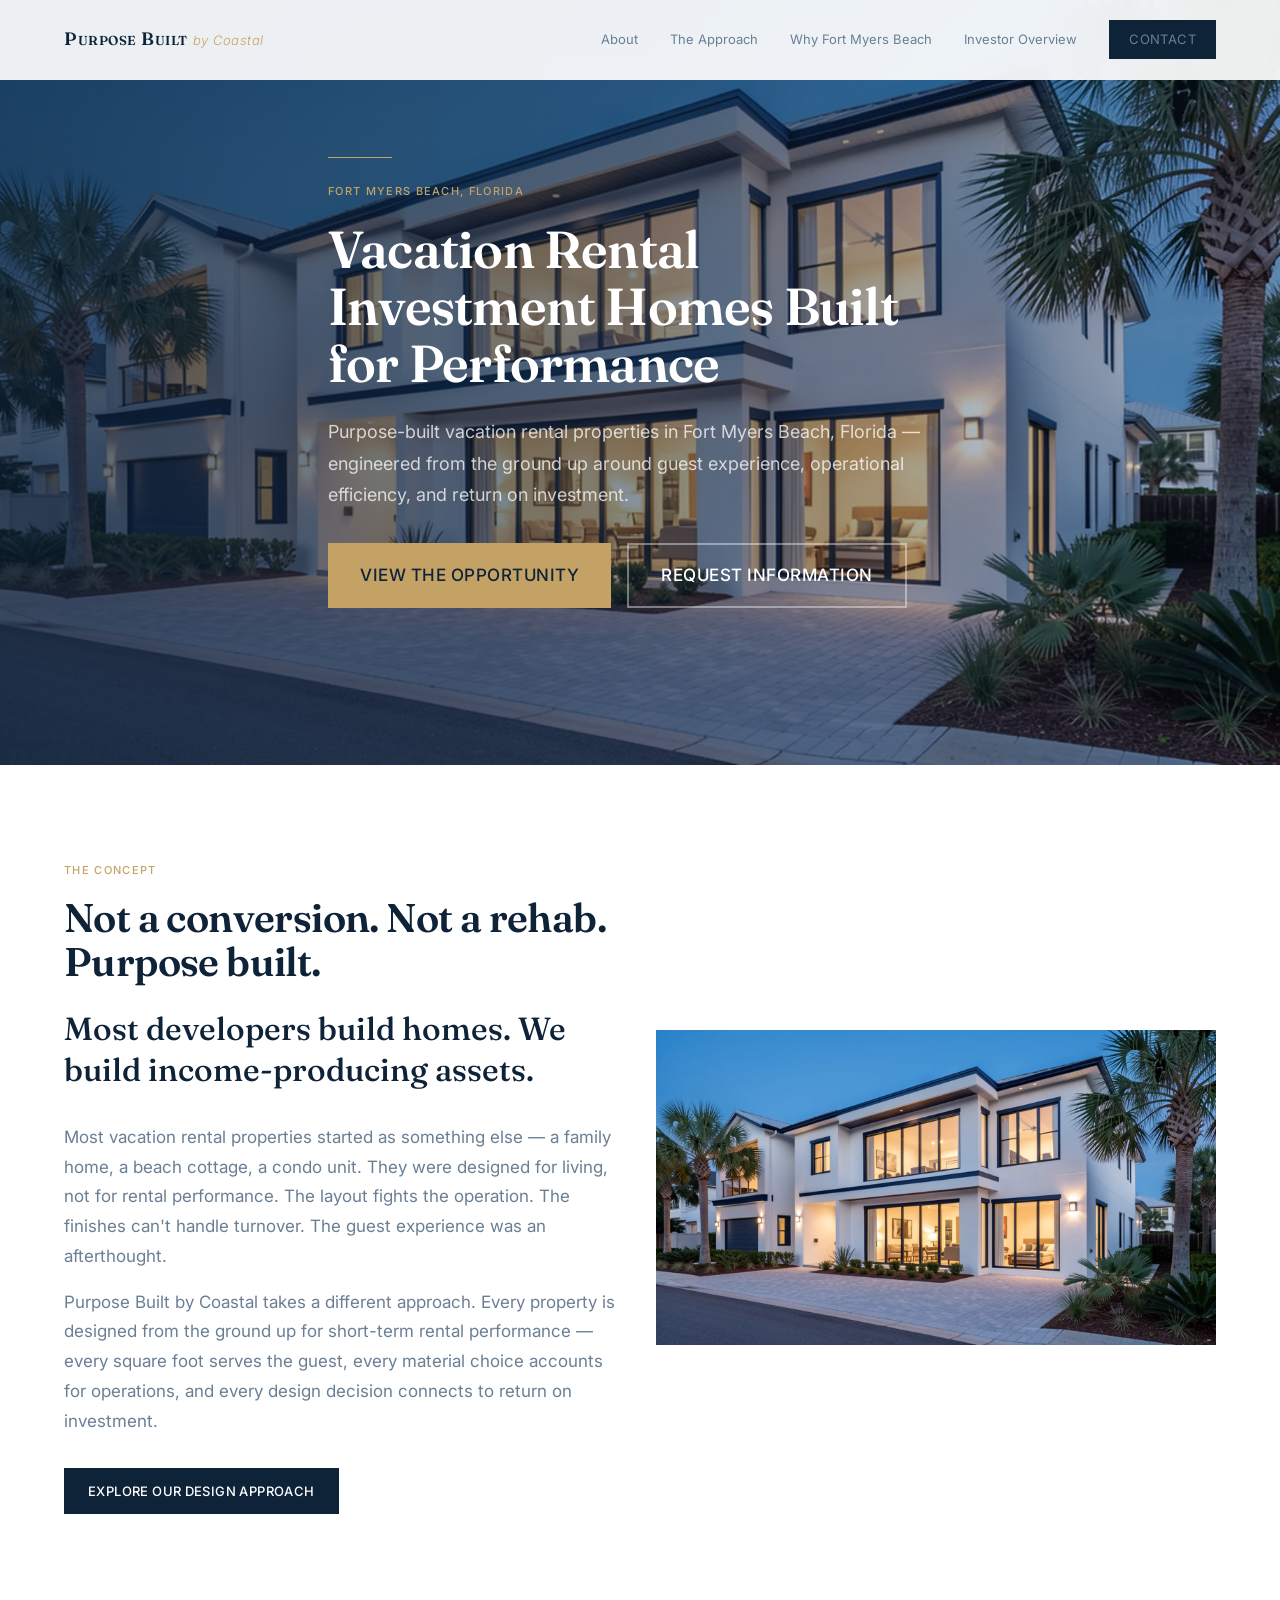
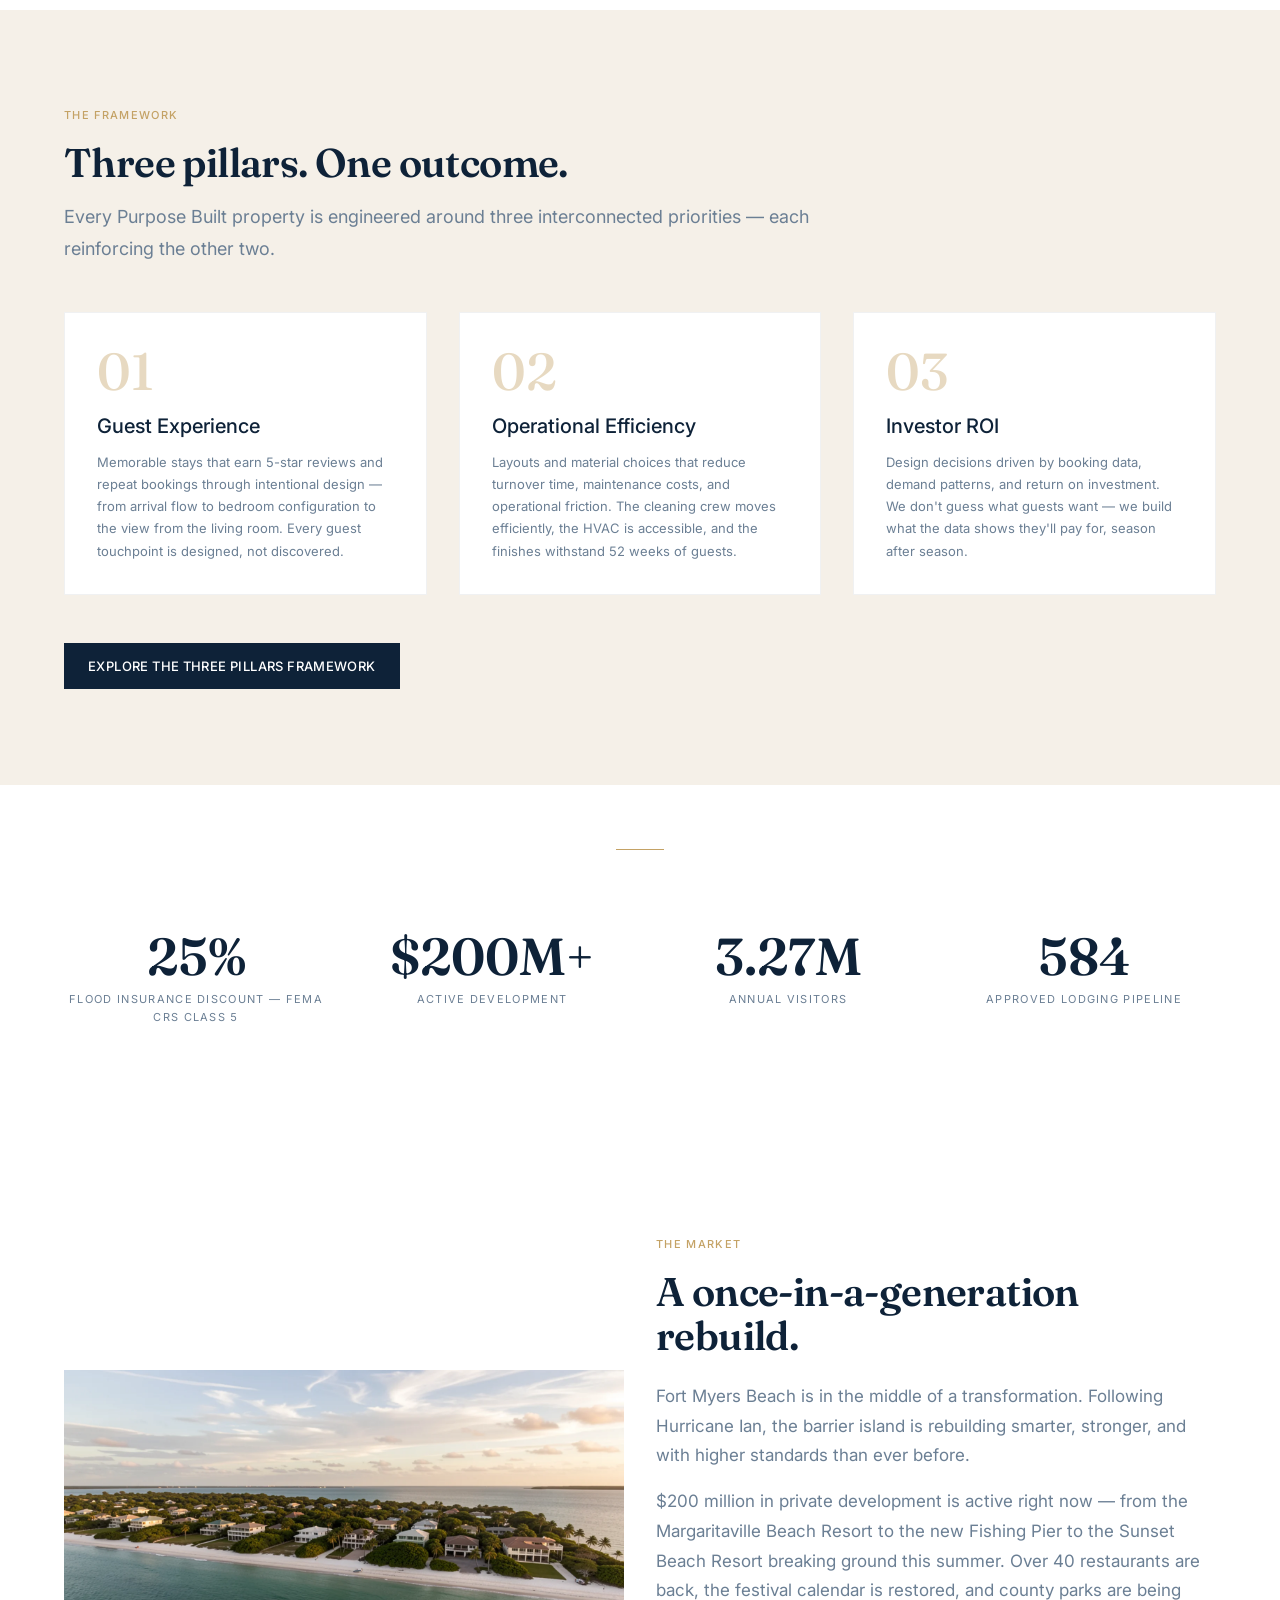
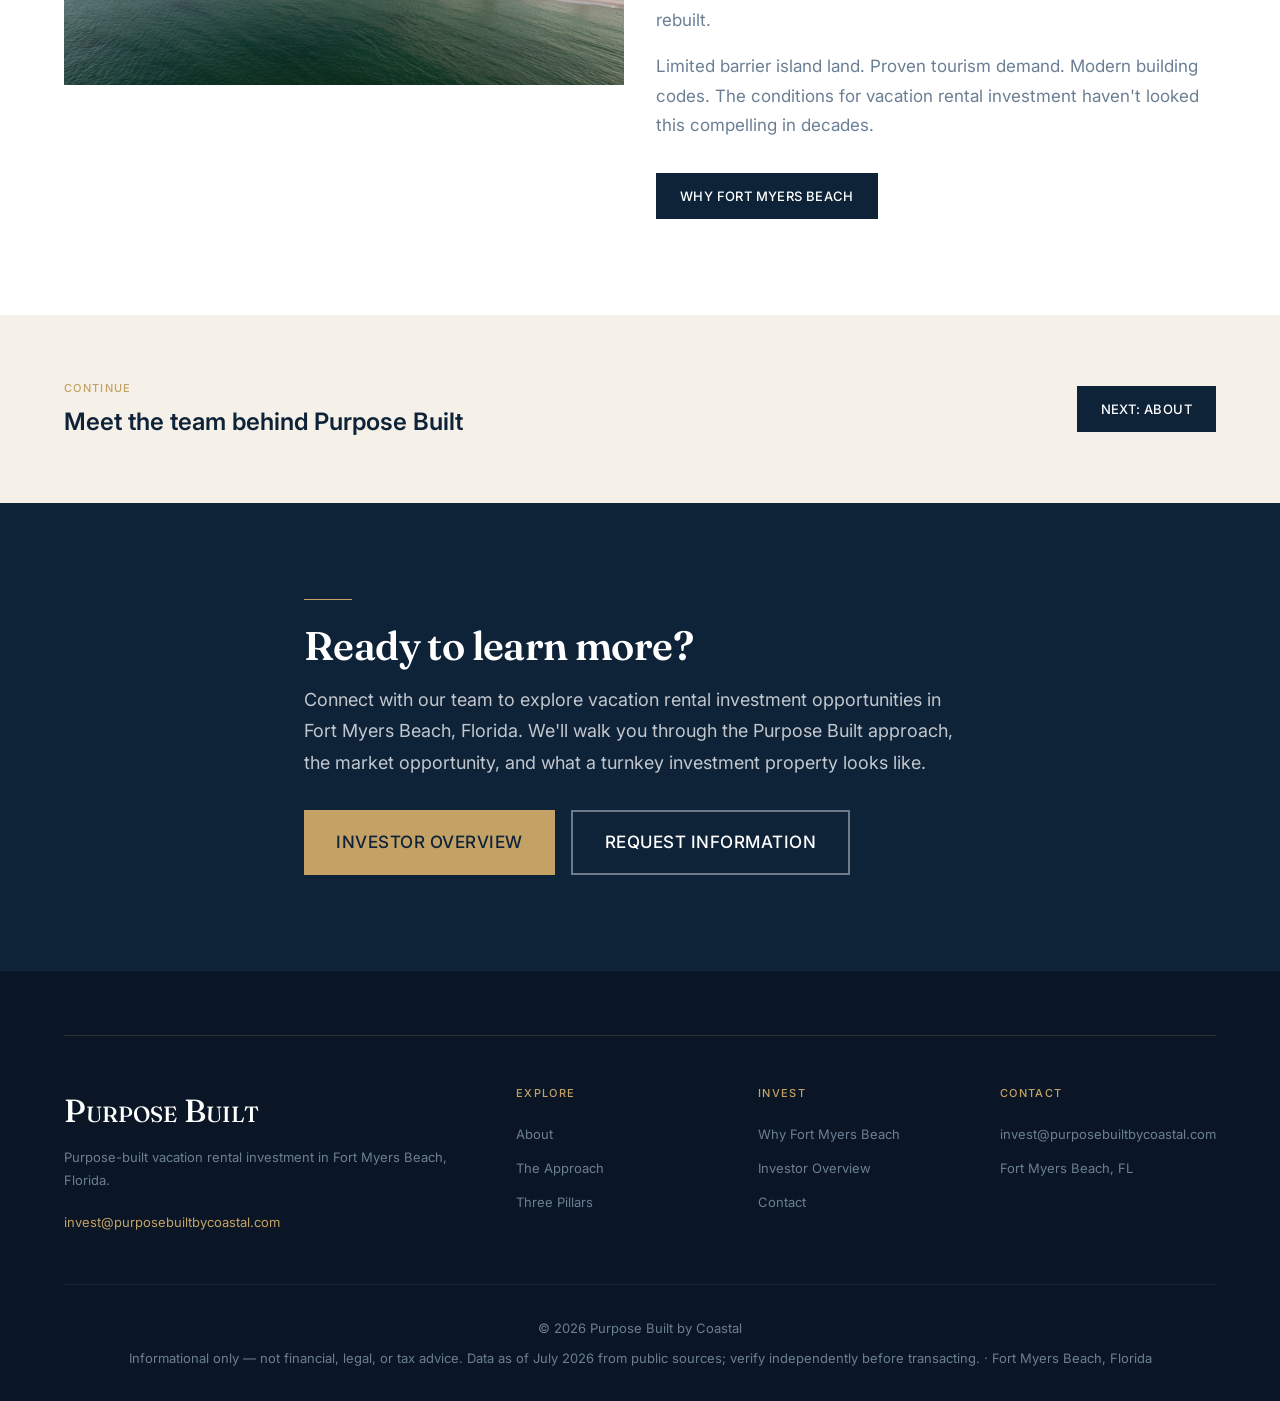
==== commit b2210592: "Image audit: replaced all old v1 AI images with v2 versions + added legal disclaimer to footer on al" ====
--- a/index.html
+++ b/index.html
@@ -92,8 +92,8 @@
     </div>
     <div>
       <picture>
-        <source srcset="/assets/hero/home-exterior.webp" type="image/webp">
-        <img src="/assets/hero/home-exterior.png" alt="New-construction vacation rental home in Fort Myers Beach, Florida — elevated coastal design with Gulf views" width="1024" height="576" loading="lazy">
+        <source srcset="/assets/hero/home-hero-v2.webp" type="image/webp">
+        <img src="/assets/hero/home-hero-v2.png" alt="New-construction vacation rental home in Fort Myers Beach, Florida — elevated coastal design with Gulf views" width="1024" height="576" loading="lazy">
       </picture>
     </div>
   </div>
@@ -158,8 +158,8 @@
   <div class="container grid-2 reveal">
     <div>
       <picture>
-        <source srcset="/assets/hero/fmb-aerial.webp" type="image/webp">
-        <img src="/assets/hero/fmb-aerial.png" alt="Fort Myers Beach barrier island from above — post-Ian rebuild and active vacation rental investment market" width="1024" height="576" loading="lazy">
+        <source srcset="/assets/hero/fmb-aerial-v2.webp" type="image/webp">
+        <img src="/assets/hero/fmb-aerial-v2.png" alt="Fort Myers Beach barrier island from above — post-Ian rebuild and active vacation rental investment market" width="1024" height="576" loading="lazy">
       </picture>
     </div>
     <div>
@@ -228,7 +228,8 @@
       </div>
     </div>
     <div class="footer-bottom">
-      <p class="body-sm text-slate">© 2026 Purpose Built by Coastal · Fort Myers Beach, Florida</p>
+      <p class="body-sm text-slate">© 2026 Purpose Built by Coastal</p>
+      <p class="body-sm text-slate" style="margin-top:var(--space-2)">Informational only — not financial, legal, or tax advice. Data as of July 2026 from public sources; verify independently before transacting. · Fort Myers Beach, Florida</p>
     </div>
   </div>
 </footer>
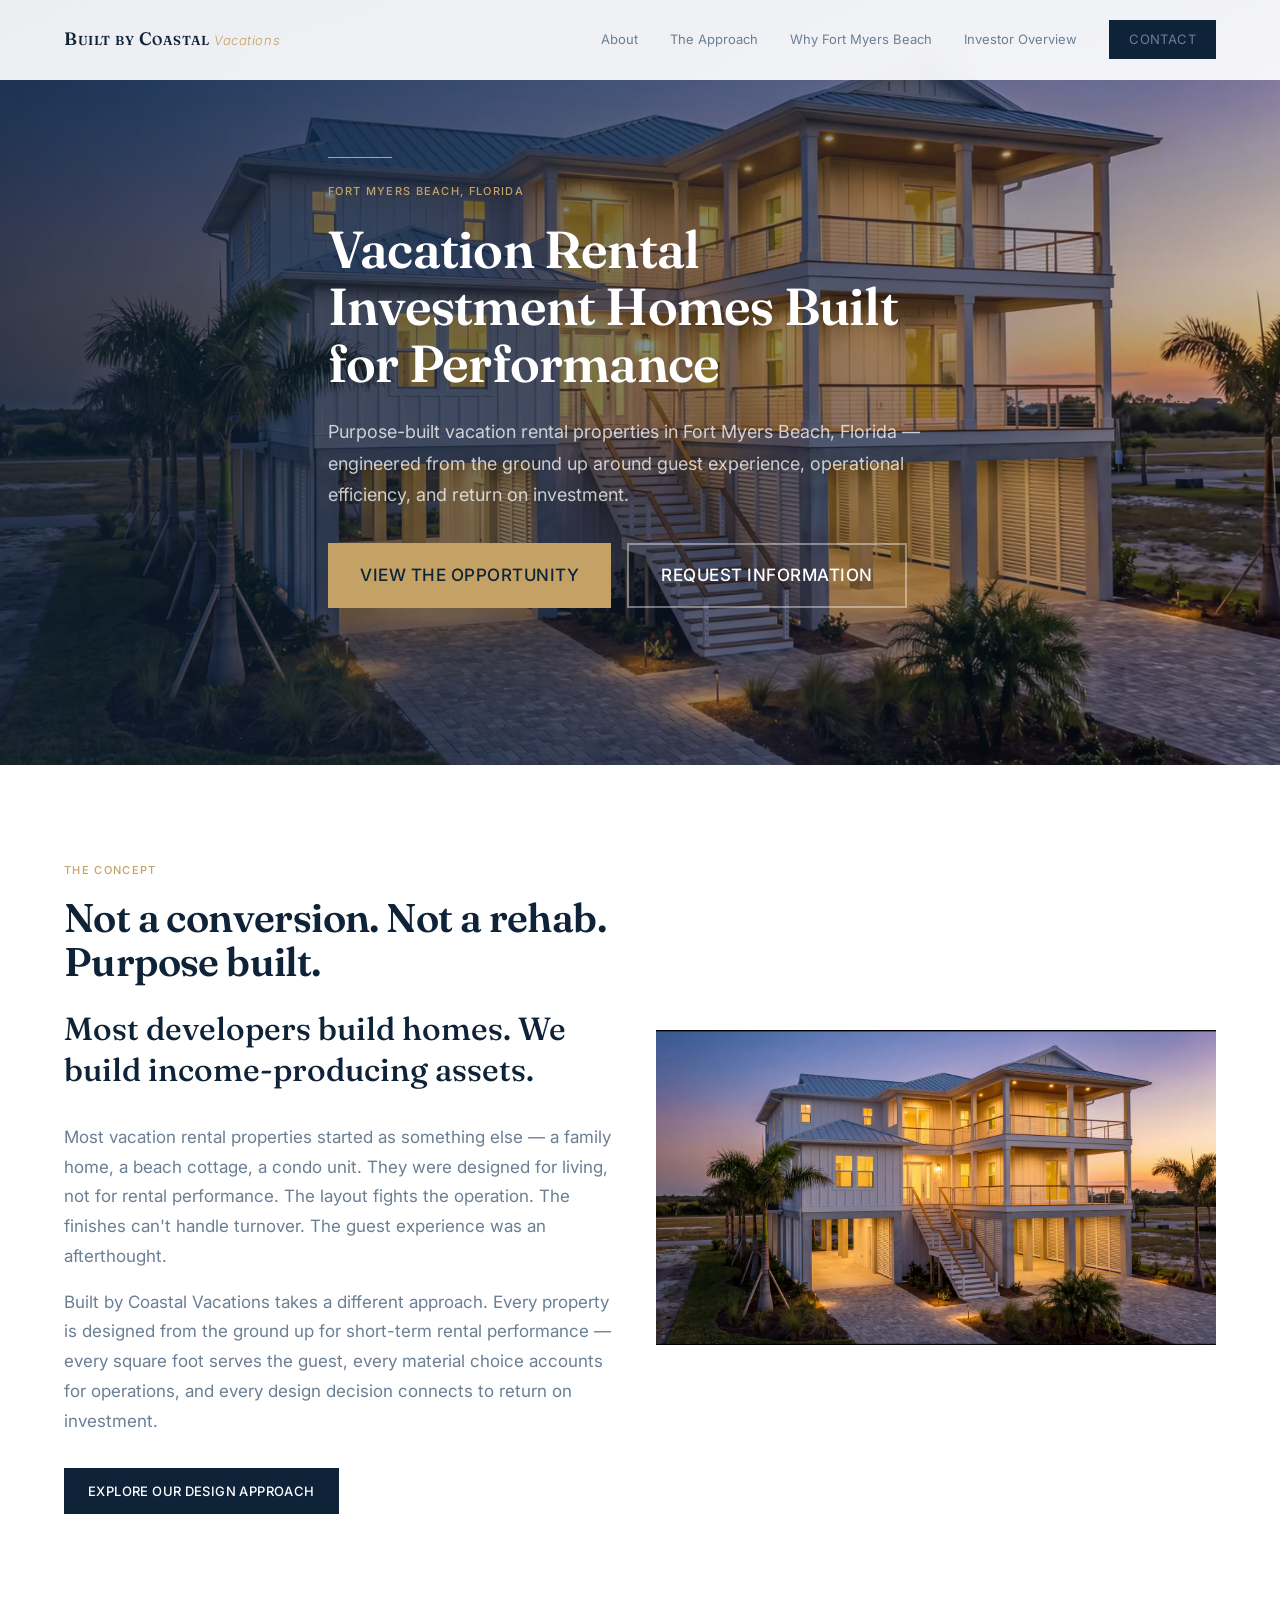
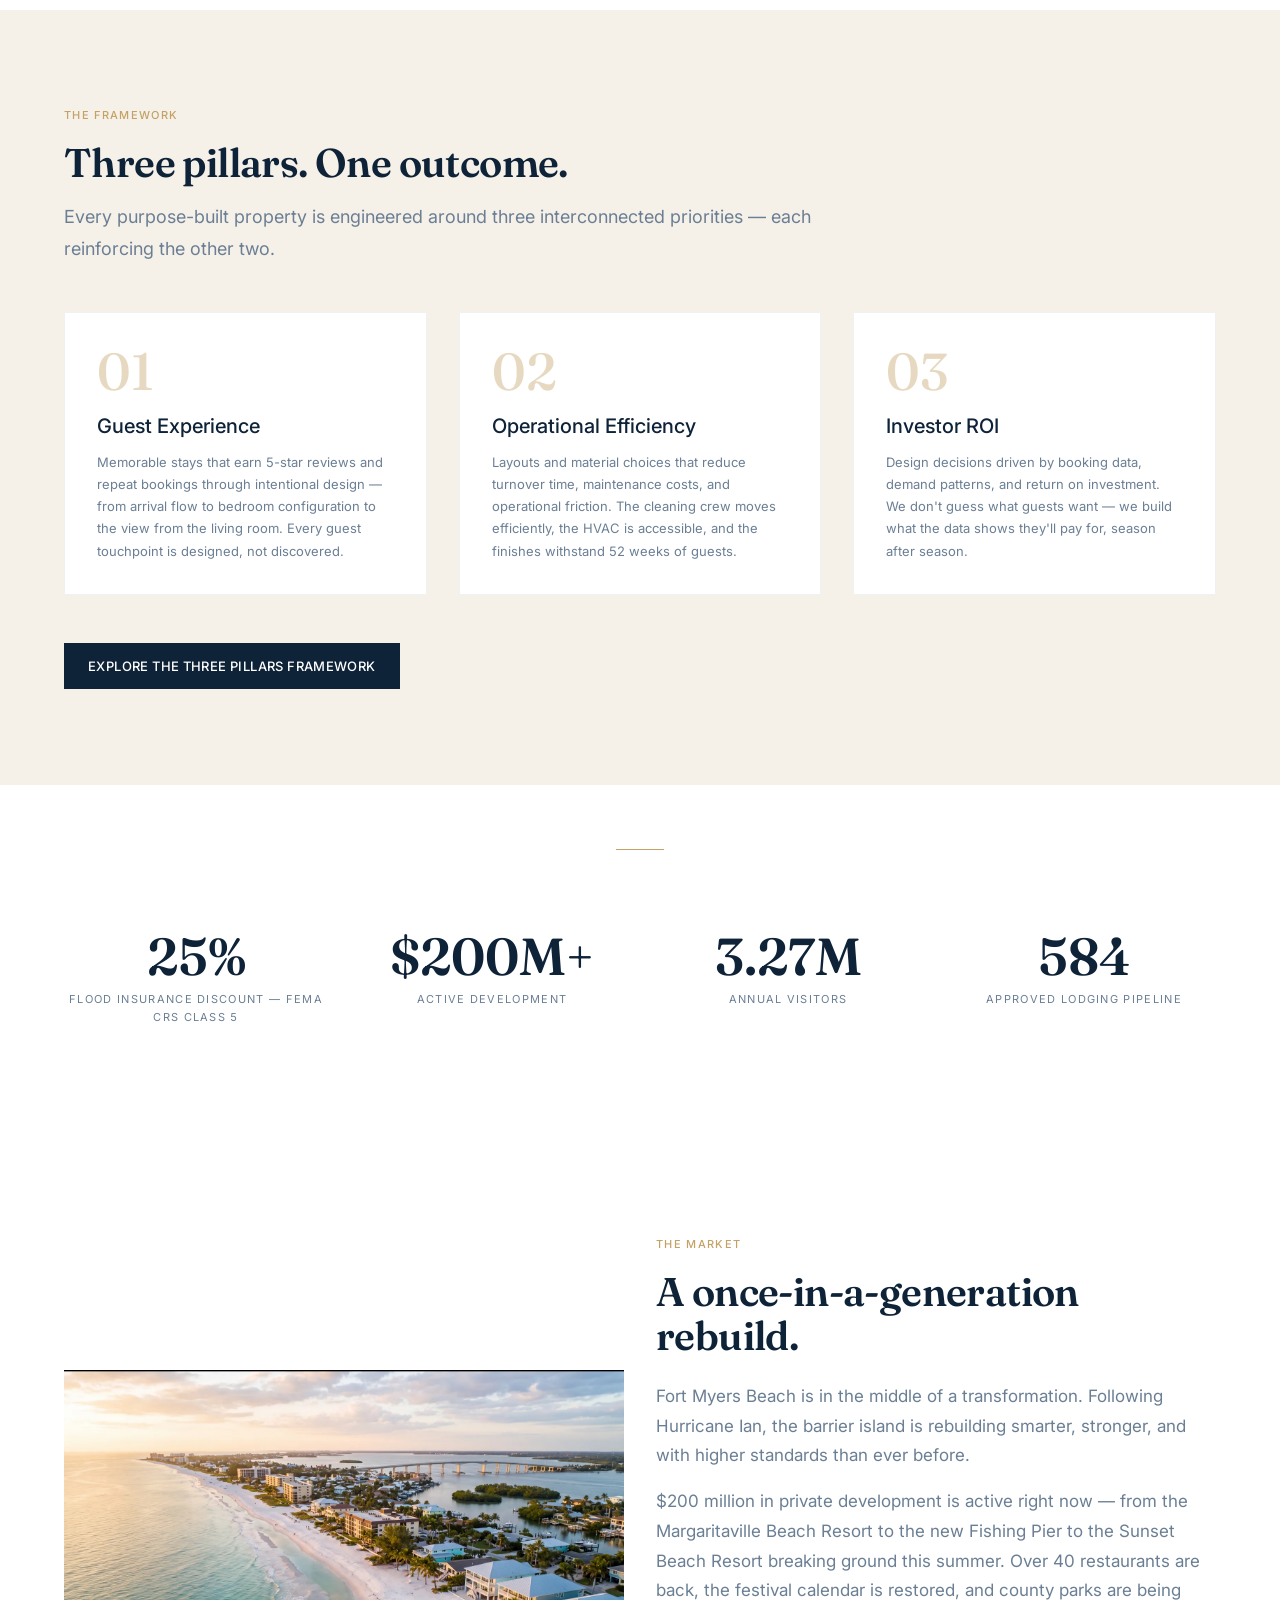
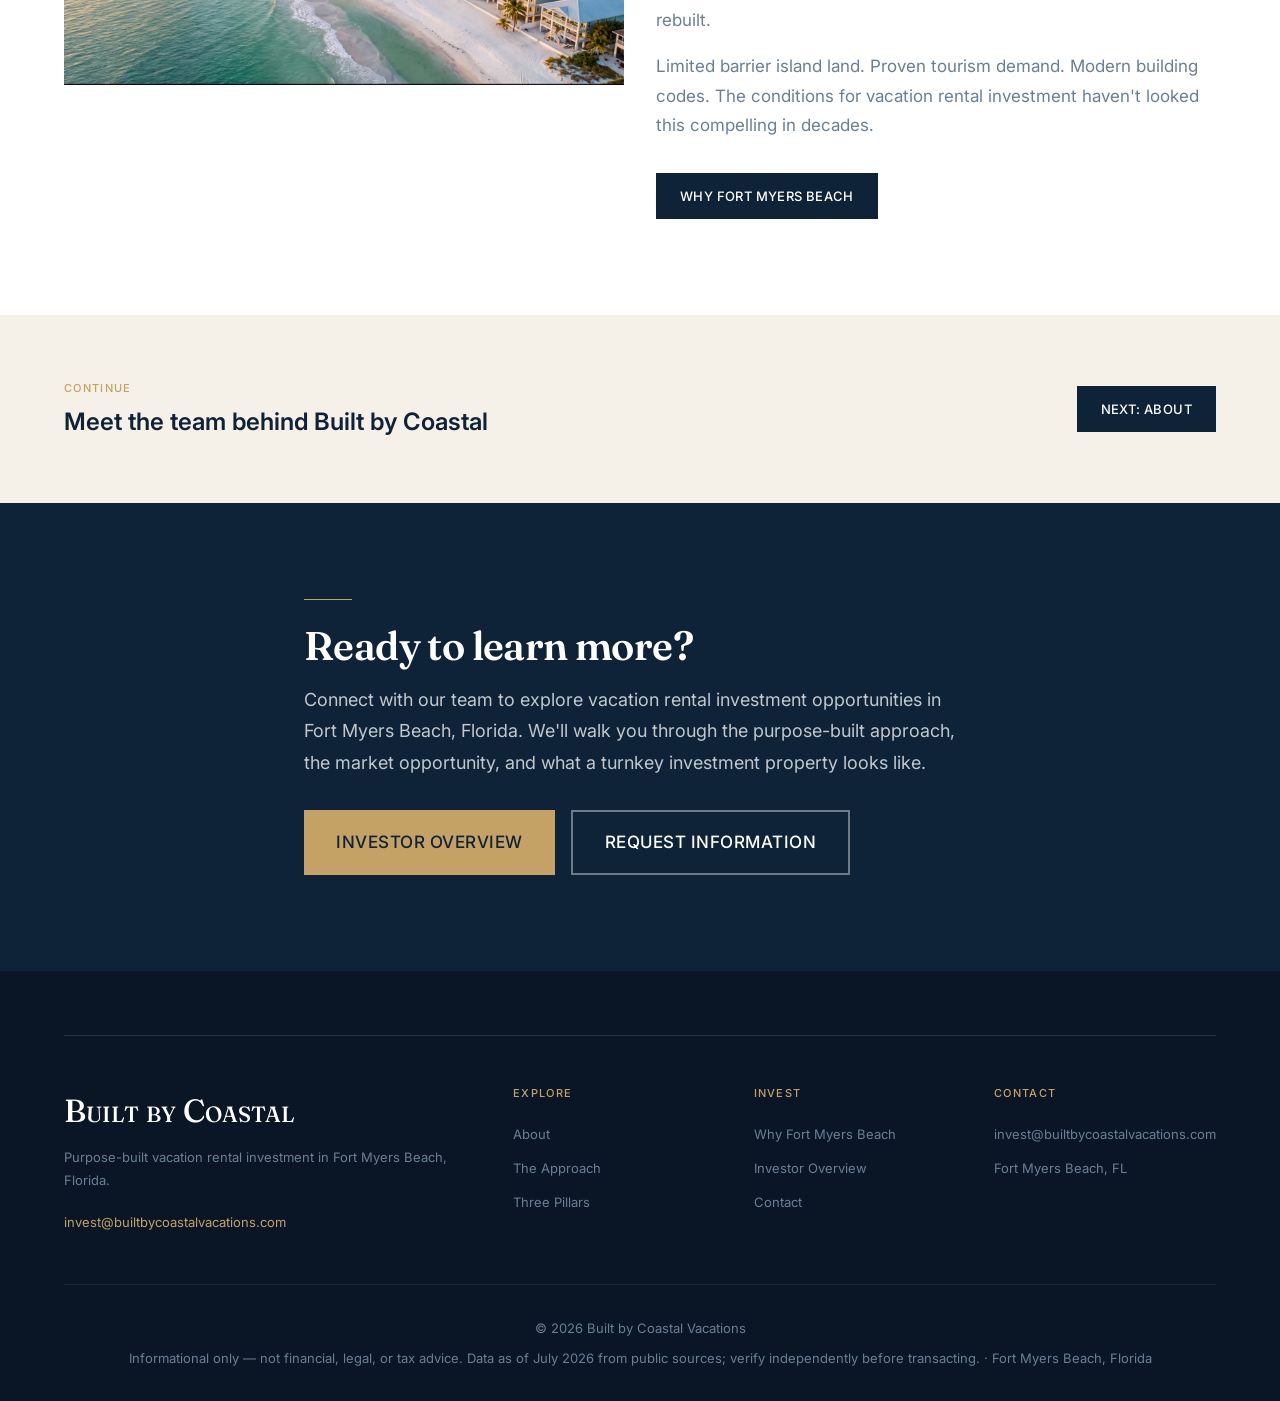
==== commit 13417076: "Built by Coastal Vacations — production site - Rebrand from Purpose Built by Coastal; domain builtby" ====
--- a/index.html
+++ b/index.html
@@ -3,48 +3,56 @@
 <head>
   <meta charset="UTF-8">
   <meta name="viewport" content="width=device-width, initial-scale=1.0">
-  <title>Purpose Built by Coastal | Vacation Rental Investment Homes</title>
-  <meta name="description" content="Performance-engineered vacation rental investment homes in Fort Myers Beach, Florida. Designed from the ground up for guest experience, operational efficiency, and ROI.">
-  <link rel="canonical" href="https://purposebuiltbycoastal.com/">
+  <title>Fort Myers Beach Vacation Rental Investment Homes</title>
+  <meta name="description" content="Performance-engineered vacation rental investment homes in Fort Myers Beach, FL — designed from the ground up for guest experience, operations, and ROI.">
+  <link rel="canonical" href="https://builtbycoastalvacations.com/">
   <link rel="icon" type="image/svg+xml" href="/assets/icons/favicon.svg">
+  <link rel="apple-touch-icon" href="/assets/icons/apple-touch-icon.png">
+  <link rel="preload" as="image" href="/assets/hero/home-hero-v2.webp" type="image/webp" fetchpriority="high">
   <link rel="preconnect" href="https://fonts.googleapis.com">
   <link rel="preconnect" href="https://fonts.gstatic.com" crossorigin>
   <link href="https://fonts.googleapis.com/css2?family=Fraunces:opsz,wght@9..144,400;9..144,500;9..144,600&family=Inter:wght@300;400;500;600;700&display=swap" rel="stylesheet">
   <link rel="stylesheet" href="/tokens.css">
-  <meta property="og:title" content="Purpose Built by Coastal | Vacation Rental Investment Homes">
+  <meta property="og:title" content="Fort Myers Beach Vacation Rental Investment Homes">
   <meta property="og:description" content="Performance-engineered vacation rental investment homes in Fort Myers Beach, Florida.">
-  <meta property="og:image" content="https://purposebuiltbycoastal.com/assets/og/home-og.png">
-  <meta property="og:url" content="https://purposebuiltbycoastal.com/">
+  <meta property="og:image" content="https://builtbycoastalvacations.com/assets/og/home-og.jpg">
+  <meta property="og:url" content="https://builtbycoastalvacations.com/">
   <meta property="og:type" content="website">
   <meta name="twitter:card" content="summary_large_image">
+  <meta name="twitter:title" content="Fort Myers Beach Vacation Rental Investment Homes">
+  <meta name="twitter:description" content="Performance-engineered vacation rental investment homes in Fort Myers Beach, FL — designed from the ground up for guest experience, operations, and ROI.">
+  <meta name="twitter:image" content="https://builtbycoastalvacations.com/assets/og/home-og.jpg">
+  <meta property="og:image:width" content="1200">
+  <meta property="og:image:height" content="630">
   <script type="application/ld+json">
   {
     "@context": "https://schema.org",
     "@graph": [
       {
         "@type": "Organization",
-        "name": "Purpose Built by Coastal",
-        "url": "https://purposebuiltbycoastal.com",
-        "email": "invest@purposebuiltbycoastal.com",
-        "logo": "https://purposebuiltbycoastal.com/assets/icons/favicon.svg",
+        "name": "Built by Coastal Vacations",
+        "url": "https://builtbycoastalvacations.com",
+        "email": "invest@builtbycoastalvacations.com",
+        "logo": "https://builtbycoastalvacations.com/assets/icons/favicon.svg",
         "description": "Developer of performance-engineered vacation rental investment homes in Fort Myers Beach, Florida.",
         "address": { "@type": "PostalAddress", "addressLocality": "Fort Myers Beach", "addressRegion": "FL", "addressCountry": "US" }
       },
       {
         "@type": "WebSite",
-        "name": "Purpose Built by Coastal",
-        "url": "https://purposebuiltbycoastal.com"
+        "name": "Built by Coastal Vacations",
+        "url": "https://builtbycoastalvacations.com"
       }
     ]
   }
   </script>
 </head>
 <body>
+<a href="#main" class="skip-link">Skip to main content</a>
 
 <!-- Nav -->
 <nav class="nav" id="nav">
   <div class="container nav-inner">
-    <a href="/" class="nav-logo" style="font-variant:small-caps">Purpose Built <span style="font-variant:normal">by Coastal</span></a>
+    <a href="/" class="nav-logo" style="font-variant:small-caps">Built by Coastal <span style="font-variant:normal">Vacations</span></a>
     <button class="nav-toggle" id="navToggle" aria-label="Toggle menu" aria-expanded="false">
       <span></span><span></span><span></span>
     </button>
@@ -58,12 +66,15 @@
   </div>
 </nav>
 
+<main id="main">
+
 <!-- Hero -->
 <section class="hero">
   <picture>
     <source srcset="/assets/hero/home-hero-v2.webp" type="image/webp">
-    <img src="/assets/hero/home-hero-v2.png" alt="Luxury modern coastal home at dusk — clean white exterior with navy trim, professional landscaping, warm interior glow" class="hero-bg" width="1600" height="900" loading="eager">
+    <img src="/assets/hero/home-hero-v2.png" alt="Luxury modern coastal home at dusk — clean white exterior with navy trim, professional landscaping, warm interior glow" class="hero-bg" width="1600" height="900" loading="eager" fetchpriority="high">
   </picture>
+  <video class="hero-video" data-src="/assets/hero/video/home-hero.mp4" autoplay muted loop playsinline preload="none" aria-hidden="true" tabindex="-1"></video>
   <div class="hero-scrim"></div>
   <div class="container hero-content">
     <div class="hero-rule"></div>
@@ -86,7 +97,7 @@
       <p class="pull-quote" style="margin-bottom:var(--space-8)">Most developers build homes. We build income-producing assets.</p>
       <div class="body-base text-slate" style="display:flex;flex-direction:column;gap:var(--space-4)">
         <p>Most vacation rental properties started as something else — a family home, a beach cottage, a condo unit. They were designed for living, not for rental performance. The layout fights the operation. The finishes can't handle turnover. The guest experience was an afterthought.</p>
-        <p>Purpose Built by Coastal takes a different approach. Every property is designed from the ground up for short-term rental performance — every square foot serves the guest, every material choice accounts for operations, and every design decision connects to return on investment.</p>
+        <p>Built by Coastal Vacations takes a different approach. Every property is designed from the ground up for short-term rental performance — every square foot serves the guest, every material choice accounts for operations, and every design decision connects to return on investment.</p>
       </div>
       <a href="/the-approach/" class="btn btn-primary" style="margin-top:var(--space-8)">Explore our design approach</a>
     </div>
@@ -105,22 +116,22 @@
     <div style="max-width:var(--measure)">
       <p class="eyebrow" style="margin-bottom:var(--space-4)">The Framework</p>
       <h2 style="margin-bottom:var(--space-4)">Three pillars. One outcome.</h2>
-      <p class="body-lg text-slate">Every Purpose Built property is engineered around three interconnected priorities — each reinforcing the other two.</p>
+      <p class="body-lg text-slate">Every purpose-built property is engineered around three interconnected priorities — each reinforcing the other two.</p>
     </div>
     <div class="grid-3" style="margin-top:var(--space-12)">
       <div class="card">
         <div class="card-number">01</div>
-        <h4>Guest Experience</h4>
+        <h3 class="h4">Guest Experience</h3>
         <p class="body-sm text-slate">Memorable stays that earn 5-star reviews and repeat bookings through intentional design — from arrival flow to bedroom configuration to the view from the living room. Every guest touchpoint is designed, not discovered.</p>
       </div>
       <div class="card">
         <div class="card-number">02</div>
-        <h4>Operational Efficiency</h4>
+        <h3 class="h4">Operational Efficiency</h3>
         <p class="body-sm text-slate">Layouts and material choices that reduce turnover time, maintenance costs, and operational friction. The cleaning crew moves efficiently, the HVAC is accessible, and the finishes withstand 52 weeks of guests.</p>
       </div>
       <div class="card">
         <div class="card-number">03</div>
-        <h4>Investor ROI</h4>
+        <h3 class="h4">Investor ROI</h3>
         <p class="body-sm text-slate">Design decisions driven by booking data, demand patterns, and return on investment. We don't guess what guests want — we build what the data shows they'll pay for, season after season.</p>
       </div>
     </div>
@@ -180,7 +191,7 @@
   <div class="container reveal" style="display:flex;justify-content:space-between;align-items:center;gap:var(--space-6);flex-wrap:wrap">
     <div>
       <p class="eyebrow" style="margin-bottom:var(--space-2)">Continue</p>
-      <span class="h3" style="color:var(--navy)">Meet the team behind Purpose Built</span>
+      <span class="h3" style="color:var(--navy)">Meet the team behind Built by Coastal</span>
     </div>
     <a href="/about/" class="btn btn-primary">Next: About</a>
   </div>
@@ -191,13 +202,15 @@
   <div class="container pre-footer-content reveal" style="max-width:42rem">
     <div class="pre-footer-rule"></div>
     <h2 class="text-light" style="margin-bottom:var(--space-4)">Ready to learn more?</h2>
-    <p class="body-lg" style="color:rgba(255,255,255,0.75);margin-bottom:var(--space-8)">Connect with our team to explore vacation rental investment opportunities in Fort Myers Beach, Florida. We'll walk you through the Purpose Built approach, the market opportunity, and what a turnkey investment property looks like.</p>
+    <p class="body-lg" style="color:rgba(255,255,255,0.75);margin-bottom:var(--space-8)">Connect with our team to explore vacation rental investment opportunities in Fort Myers Beach, Florida. We'll walk you through the purpose-built approach, the market opportunity, and what a turnkey investment property looks like.</p>
     <div class="hero-ctas">
       <a href="/investor-overview/" class="btn btn-gold btn-lg">Investor Overview</a>
       <a href="/contact/" class="btn btn-outline btn-lg">Request Information</a>
     </div>
   </div>
 </section>
+
+</main>
 
 <!-- Footer -->
 <footer class="footer">
@@ -205,9 +218,9 @@
     <div class="footer-rule"></div>
     <div class="footer-grid">
       <div>
-        <span class="footer-wordmark" style="font-variant:small-caps">Purpose Built</span>
+        <span class="footer-wordmark" style="font-variant:small-caps">Built by Coastal</span>
         <p class="body-sm text-slate" style="margin-bottom:var(--space-4)">Purpose-built vacation rental investment in Fort Myers Beach, Florida.</p>
-        <a href="mailto:invest@purposebuiltbycoastal.com" class="text-gold body-sm">invest@purposebuiltbycoastal.com</a>
+        <a href="mailto:invest@builtbycoastalvacations.com" class="text-gold body-sm">invest@builtbycoastalvacations.com</a>
       </div>
       <div class="footer-col">
         <h5>Explore</h5>
@@ -223,12 +236,12 @@
       </div>
       <div class="footer-col">
         <h5>Contact</h5>
-        <a href="mailto:invest@purposebuiltbycoastal.com">invest@purposebuiltbycoastal.com</a>
+        <a href="mailto:invest@builtbycoastalvacations.com">invest@builtbycoastalvacations.com</a>
         <span class="body-sm text-slate">Fort Myers Beach, FL</span>
       </div>
     </div>
     <div class="footer-bottom">
-      <p class="body-sm text-slate">© 2026 Purpose Built by Coastal</p>
+      <p class="body-sm text-slate">© 2026 Built by Coastal Vacations</p>
       <p class="body-sm text-slate" style="margin-top:var(--space-2)">Informational only — not financial, legal, or tax advice. Data as of July 2026 from public sources; verify independently before transacting. · Fort Myers Beach, Florida</p>
     </div>
   </div>
@@ -247,5 +260,20 @@
   addEventListener('scroll',function(){nav.classList.toggle('scrolled',scrollY>50);},{passive:true});
 })();
 </script>
+
+<script>
+(function(){
+  var v=document.querySelector('.hero-video');if(!v)return;
+  var ok=window.matchMedia('(min-width: 768px)').matches
+    && window.matchMedia('(prefers-reduced-motion: no-preference)').matches
+    && !(navigator.connection&&navigator.connection.saveData);
+  if(!ok){v.remove();return;}
+  var w=document.createElement('source');w.src=v.dataset.src.replace('.mp4','.webm');w.type='video/webm';
+  var s=document.createElement('source');s.src=v.dataset.src;s.type='video/mp4';
+  v.appendChild(w);v.appendChild(s);v.load();
+  v.addEventListener('playing',function(){v.classList.add('playing');});
+  var p=v.play();if(p&&p.catch)p.catch(function(){v.remove();});
+})();
+</script>
 </body>
 </html>
--- a/tokens.css
+++ b/tokens.css
@@ -168,7 +168,7 @@
 .card:hover{transform:translateY(-2px);box-shadow:var(--shadow-md)}
 .card-cream{background:var(--cream)}
 .card-number{font-family:var(--font-display);font-size:var(--text-5xl);font-weight:var(--font-medium);color:var(--gold);opacity:0.4;line-height:1;margin-bottom:var(--space-4)}
-.card h4{margin-bottom:var(--space-3)}
+.card h4,.card h3.h4{margin-bottom:var(--space-3)}
 .card-icon{margin-bottom:var(--space-4);color:var(--gold)}
 
 /* ═══ Stat Band ═══ */
@@ -263,3 +263,12 @@
   .stat-band,.grid-4{grid-template-columns:1fr}
   .hero-ctas{flex-direction:column}.hero-ctas .btn{width:100%}
 }
+
+.skip-link{position:absolute;left:-9999px;top:0;z-index:200;background:var(--navy);color:#fff;padding:var(--space-3) var(--space-5);border-radius:0 0 6px 0;font-weight:600}
+.skip-link:focus{left:0}
+
+/* Motion hero */
+.hero{position:relative;overflow:hidden}
+.hero-video{position:absolute;inset:0;width:100%;height:100%;object-fit:cover;opacity:0;transition:opacity .8s ease}
+.hero-video.playing{opacity:1}
+@media(prefers-reduced-motion:reduce){.hero-video{display:none}}
